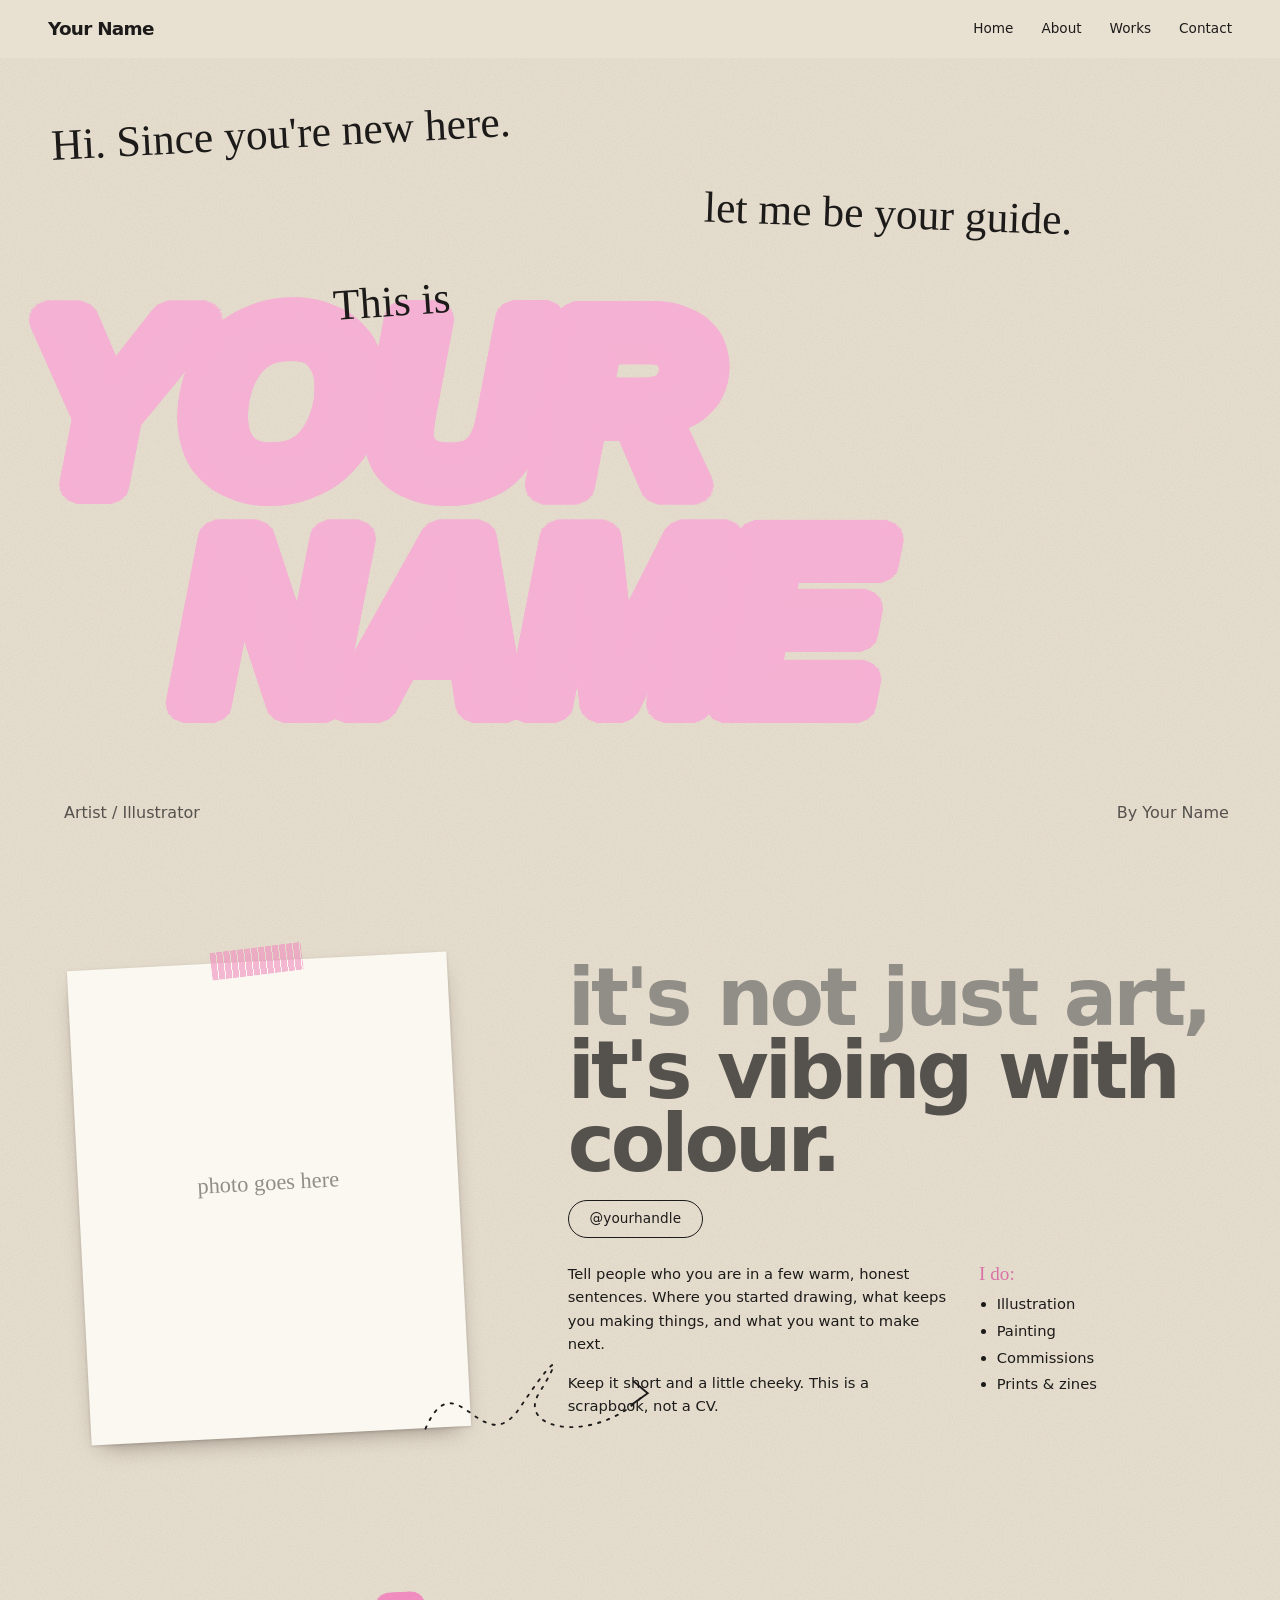
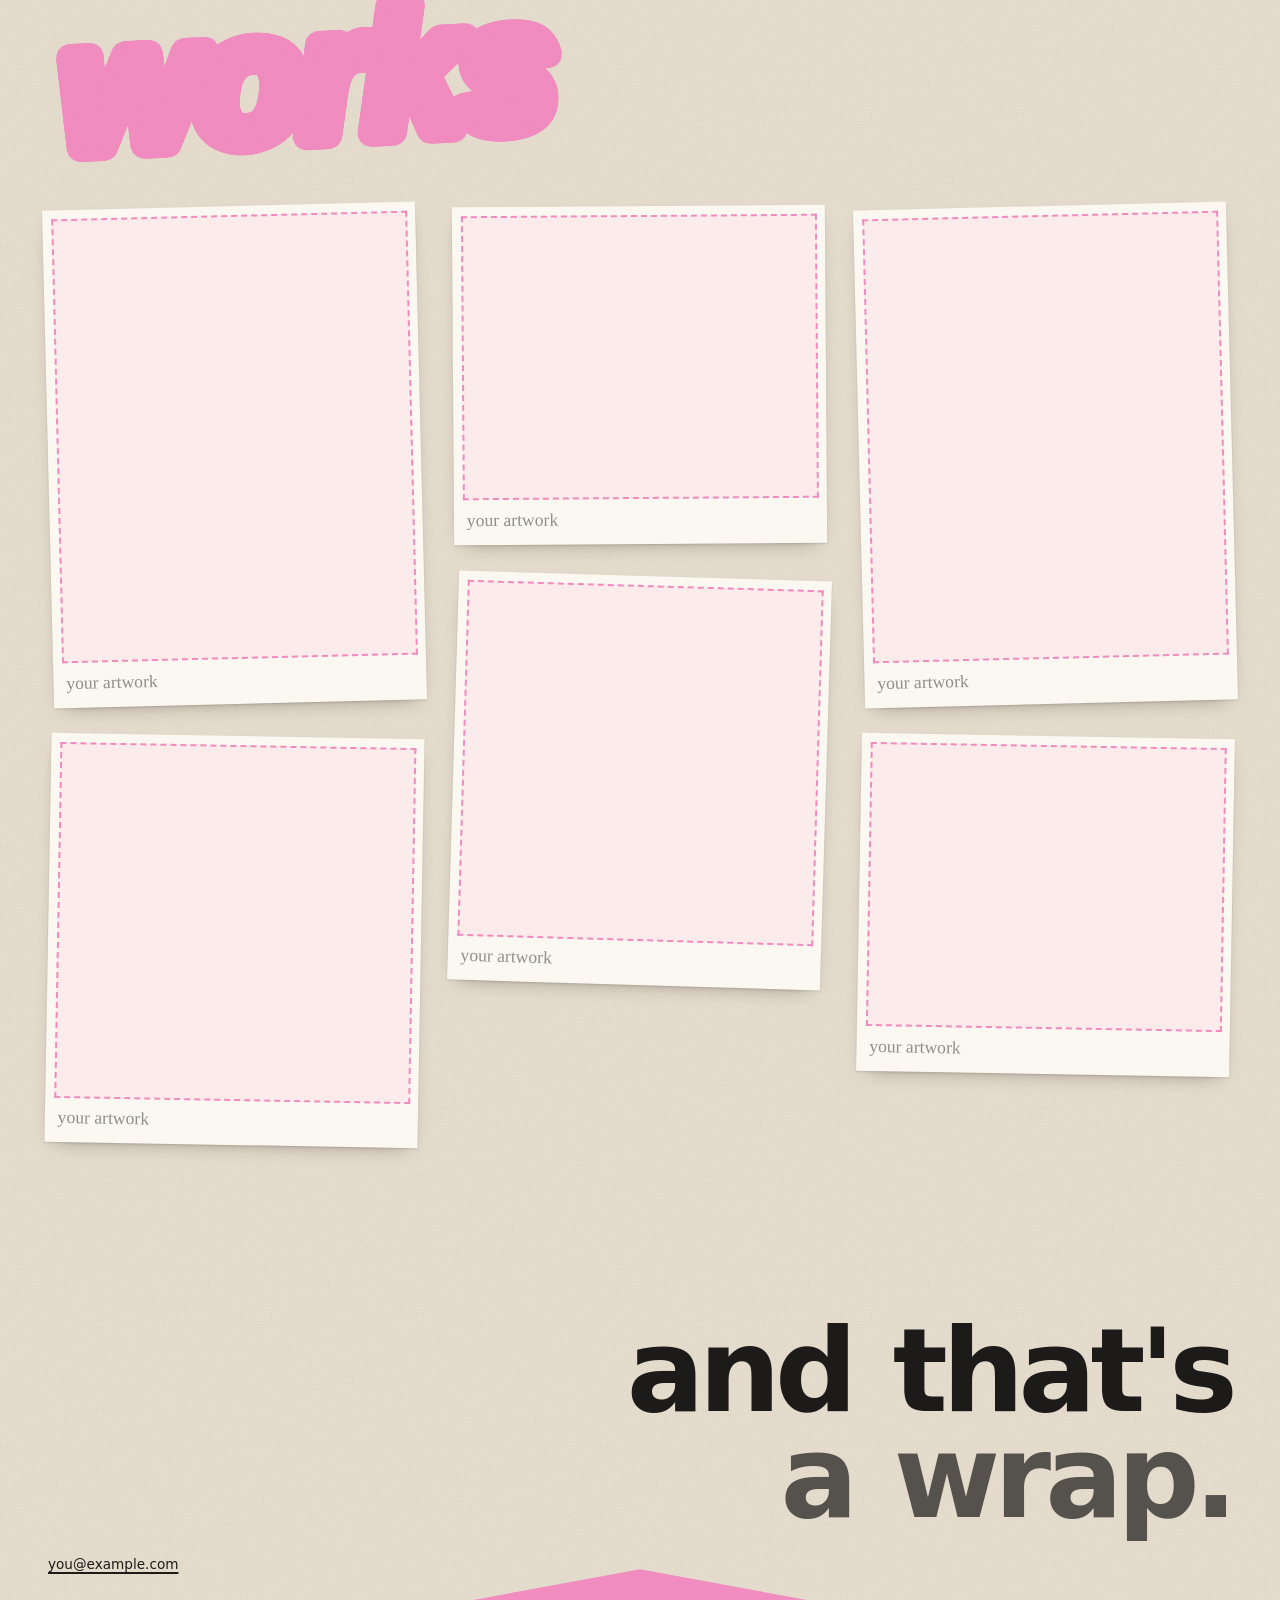
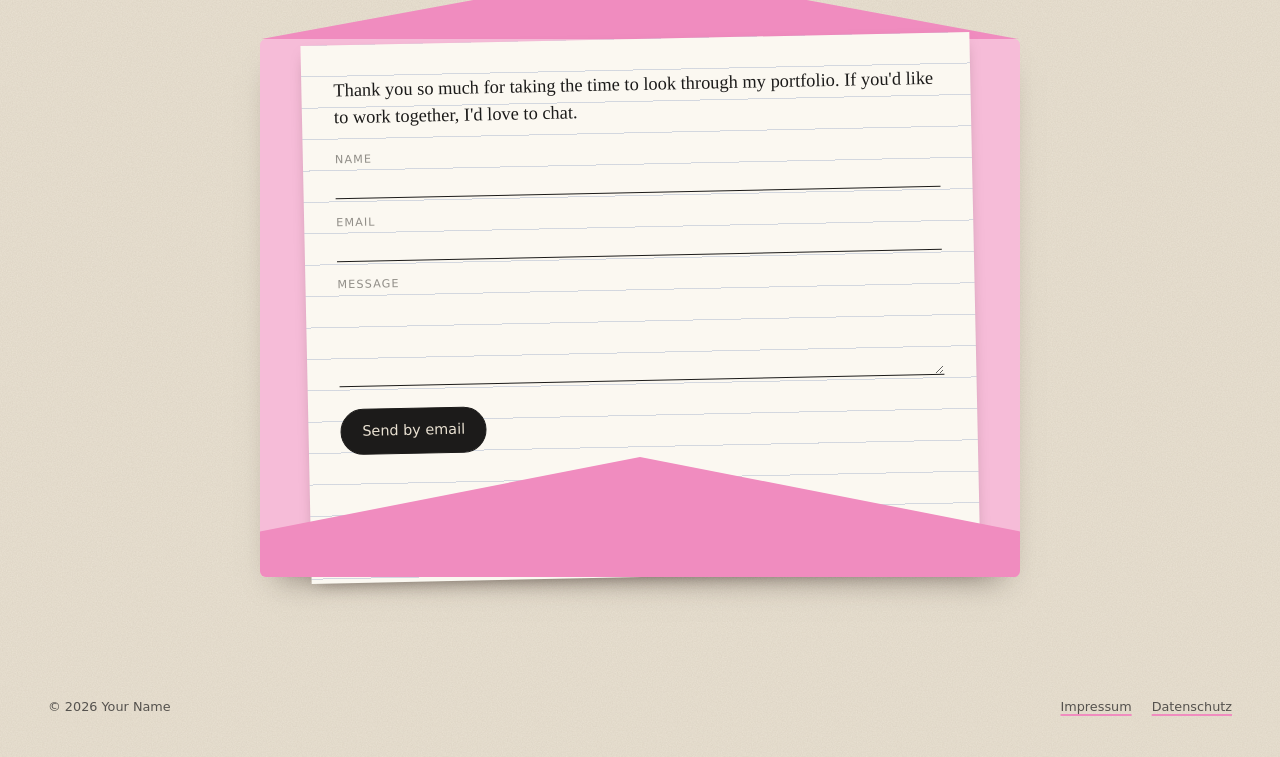
==== index.html @ 0b00e16e "Add files via upload" ====
<!doctype html>
<html lang="en">
<head>
	<meta charset="utf-8">
	<meta name="viewport" content="width=device-width, initial-scale=1">
	<title>Portfolio</title>
	<meta name="description" content="Art portfolio">
	<link rel="stylesheet" href="style.css">
</head>
<body class="home">
<a class="skip-link" href="#main">Skip to content</a>

<header class="site-header">
	<a class="site-header__name" href="#top" id="site-name">Portfolio</a>

	<button class="nav-toggle" type="button" aria-expanded="false" aria-controls="site-nav">
		<span class="screen-reader-text">Menu</span>
		<span class="nav-toggle__bars" aria-hidden="true"></span>
	</button>

	<nav id="site-nav" class="site-nav" aria-label="Main">
		<ul class="site-nav__list">
			<li><a href="#top">Home</a></li>
			<li><a href="#about">About</a></li>
			<li><a href="#works">Works</a></li>
			<li><a href="#contact">Contact</a></li>
		</ul>
	</nav>
</header>

<main id="main" class="site-main">
	<noscript><p style="padding:2rem">Please turn on JavaScript to see this portfolio.</p></noscript>
	<section class="hero" id="top"></section>
	<section class="about" id="about"></section>
	<section class="works" id="works">
		<h2 class="bubble bubble--section">works</h2>
		<div class="works__grid" id="works-grid"></div>
	</section>
	<section class="contact" id="contact"></section>
</main>

<footer class="site-footer">
	<p class="site-footer__copy" id="copyright"></p>
	<nav class="site-footer__legal" aria-label="Legal">
		<ul class="site-footer__list">
			<li><a href="impressum.html">Impressum</a></li>
			<li><a href="datenschutz.html">Datenschutz</a></li>
		</ul>
	</nav>
</footer>

<div class="lightbox" hidden role="dialog" aria-modal="true" aria-label="Artwork">
	<button type="button" class="lightbox__close" aria-label="Close">&times;</button>
	<button type="button" class="lightbox__nav lightbox__nav--prev" aria-label="Previous">&#8592;</button>
	<figure class="lightbox__figure">
		<img class="lightbox__img" src="" alt="">
		<figcaption class="lightbox__caption"></figcaption>
	</figure>
	<button type="button" class="lightbox__nav lightbox__nav--next" aria-label="Next">&#8594;</button>
</div>

<script src="config.js"></script>
<script src="script.js"></script>
</body>
</html>
---- style.css ----
/* ==========================================================================
   Fonts (bundled, nothing is loaded from third parties)
   Inter is licensed under the SIL Open Font License, see assets/fonts/INTER-LICENSE.txt
   ========================================================================== */
@font-face {
	font-family: "Inter";
	font-weight: 400;
	font-style: normal;
	font-display: swap;
	src: url("assets/fonts/Inter-Regular.otf") format("opentype");
}
@font-face {
	font-family: "Inter Display";
	font-weight: 800;
	font-style: normal;
	font-display: swap;
	src: url("assets/fonts/InterDisplay-ExtraBold.otf") format("opentype");
}
@font-face {
	font-family: "Inter Bubble";
	font-weight: 900;
	font-style: italic;
	font-display: swap;
	src: url("assets/fonts/Inter-BlackItalic.otf") format("opentype");
}

/* Optional: your own handwriting font (for example Caveat or Reenie Beanie, both free).
   1. Put the file in assets/fonts/ as handwriting.woff2
   2. Remove the comment marks around this block
   3. Put "Handwriting" first in --font-hand below
@font-face {
	font-family: "Handwriting";
	font-weight: 400;
	font-style: normal;
	font-display: swap;
	src: url("assets/fonts/handwriting.woff2") format("woff2");
}
*/

/* ==========================================================================
   Tokens
   ========================================================================== */
:root {
	--paper: #e9e1d2;
	--paper-light: #f4efe4;
	--card: #fbf8f1;
	--ink: #1c1b1a;
	--ink-soft: #55524e;
	--grey: #918e88;
	--pink: #f08cbf;
	--pink-soft: #f6bcd8;

	--font-body: "Inter", system-ui, -apple-system, "Segoe UI", Roboto, sans-serif;
	--font-tight: "Inter Display", "Inter", system-ui, sans-serif;
	--font-bubble: "Inter Bubble", "Arial Black", Impact, sans-serif;
	/* Handwriting uses whatever script font the visitor's device has. For an identical look everywhere,
	   add a font file and enable the @font-face block above, then put "Handwriting" first in this stack. */
	--font-hand: "Segoe Print", "Bradley Hand", "Noteworthy", "Chalkboard SE", "Comic Sans MS", cursive;

	--gutter: clamp(1rem, 4vw, 3rem);
	--max: 1400px;

	/* Rounded "puffy" outline used for the bubble lettering. */
	--puff: 0.018em 0.000em 0 currentColor, 0.016em 0.008em 0 currentColor, 0.011em 0.014em 0 currentColor, 0.004em 0.018em 0 currentColor, -0.004em 0.018em 0 currentColor, -0.011em 0.014em 0 currentColor, -0.016em 0.008em 0 currentColor, -0.018em 0.000em 0 currentColor, -0.016em -0.008em 0 currentColor, -0.011em -0.014em 0 currentColor, -0.004em -0.018em 0 currentColor, 0.004em -0.018em 0 currentColor, 0.011em -0.014em 0 currentColor, 0.016em -0.008em 0 currentColor, 0.036em 0.000em 0 currentColor, 0.035em 0.009em 0 currentColor, 0.031em 0.018em 0 currentColor, 0.025em 0.025em 0 currentColor, 0.018em 0.031em 0 currentColor, 0.009em 0.035em 0 currentColor, 0.000em 0.036em 0 currentColor, -0.009em 0.035em 0 currentColor, -0.018em 0.031em 0 currentColor, -0.025em 0.025em 0 currentColor, -0.031em 0.018em 0 currentColor, -0.035em 0.009em 0 currentColor, -0.036em 0.000em 0 currentColor, -0.035em -0.009em 0 currentColor, -0.031em -0.018em 0 currentColor, -0.025em -0.025em 0 currentColor, -0.018em -0.031em 0 currentColor, -0.009em -0.035em 0 currentColor, -0.000em -0.036em 0 currentColor, 0.009em -0.035em 0 currentColor, 0.018em -0.031em 0 currentColor, 0.025em -0.025em 0 currentColor, 0.031em -0.018em 0 currentColor, 0.035em -0.009em 0 currentColor, 0.054em 0.005em 0 currentColor, 0.052em 0.015em 0 currentColor, 0.048em 0.024em 0 currentColor, 0.043em 0.033em 0 currentColor, 0.036em 0.040em 0 currentColor, 0.028em 0.046em 0 currentColor, 0.020em 0.050em 0 currentColor, 0.010em 0.053em 0 currentColor, 0.000em 0.054em 0 currentColor, -0.010em 0.053em 0 currentColor, -0.020em 0.050em 0 currentColor, -0.028em 0.046em 0 currentColor, -0.036em 0.040em 0 currentColor, -0.043em 0.033em 0 currentColor, -0.048em 0.024em 0 currentColor, -0.052em 0.015em 0 currentColor, -0.054em 0.005em 0 currentColor, -0.054em -0.005em 0 currentColor, -0.052em -0.015em 0 currentColor, -0.048em -0.024em 0 currentColor, -0.043em -0.033em 0 currentColor, -0.036em -0.040em 0 currentColor, -0.028em -0.046em 0 currentColor, -0.020em -0.050em 0 currentColor, -0.010em -0.053em 0 currentColor, -0.000em -0.054em 0 currentColor, 0.010em -0.053em 0 currentColor, 0.020em -0.050em 0 currentColor, 0.028em -0.046em 0 currentColor, 0.036em -0.040em 0 currentColor, 0.043em -0.033em 0 currentColor, 0.048em -0.024em 0 currentColor, 0.052em -0.015em 0 currentColor, 0.054em -0.005em 0 currentColor, 0.072em 0.005em 0 currentColor, 0.070em 0.015em 0 currentColor, 0.067em 0.025em 0 currentColor, 0.063em 0.035em 0 currentColor, 0.058em 0.043em 0 currentColor, 0.051em 0.051em 0 currentColor, 0.043em 0.058em 0 currentColor, 0.035em 0.063em 0 currentColor, 0.025em 0.067em 0 currentColor, 0.015em 0.070em 0 currentColor, 0.005em 0.072em 0 currentColor, -0.005em 0.072em 0 currentColor, -0.015em 0.070em 0 currentColor, -0.025em 0.067em 0 currentColor, -0.035em 0.063em 0 currentColor, -0.043em 0.058em 0 currentColor, -0.051em 0.051em 0 currentColor, -0.058em 0.043em 0 currentColor, -0.063em 0.035em 0 currentColor, -0.067em 0.025em 0 currentColor, -0.070em 0.015em 0 currentColor, -0.072em 0.005em 0 currentColor, -0.072em -0.005em 0 currentColor, -0.070em -0.015em 0 currentColor, -0.067em -0.025em 0 currentColor, -0.063em -0.035em 0 currentColor, -0.058em -0.043em 0 currentColor, -0.051em -0.051em 0 currentColor, -0.043em -0.058em 0 currentColor, -0.035em -0.063em 0 currentColor, -0.025em -0.067em 0 currentColor, -0.015em -0.070em 0 currentColor, -0.005em -0.072em 0 currentColor, 0.005em -0.072em 0 currentColor, 0.015em -0.070em 0 currentColor, 0.025em -0.067em 0 currentColor, 0.035em -0.063em 0 currentColor, 0.043em -0.058em 0 currentColor, 0.051em -0.051em 0 currentColor, 0.058em -0.043em 0 currentColor, 0.063em -0.035em 0 currentColor, 0.067em -0.025em 0 currentColor, 0.070em -0.015em 0 currentColor, 0.072em -0.005em 0 currentColor;
}

/* ==========================================================================
   Base
   ========================================================================== */
*, *::before, *::after { box-sizing: border-box; }

html { scroll-behavior: smooth; scroll-padding-top: 4.5rem; -webkit-text-size-adjust: 100%; }

body {
	margin: 0;
	font-family: var(--font-body);
	font-size: 1rem;
	line-height: 1.6;
	color: var(--ink);
	background-color: var(--paper);
	/* paper grain */
	background-image: url("data:image/svg+xml,%3Csvg xmlns='http://www.w3.org/2000/svg' width='300' height='300'%3E%3Cfilter id='n'%3E%3CfeTurbulence type='fractalNoise' baseFrequency='.8' numOctaves='3' stitchTiles='stitch'/%3E%3CfeColorMatrix values='0 0 0 0 .36 0 0 0 0 .3 0 0 0 0 .22 0 0 0 .17 0'/%3E%3C/filter%3E%3Crect width='100%25' height='100%25' filter='url(%23n)'/%3E%3C/svg%3E");
	overflow-x: hidden;
}

img { max-width: 100%; height: auto; }
a { color: inherit; text-decoration-color: var(--pink); text-decoration-thickness: 2px; text-underline-offset: 3px; }
a:hover { text-decoration-style: wavy; }

:focus-visible { outline: 3px solid var(--ink); outline-offset: 3px; border-radius: 2px; }

.screen-reader-text {
	position: absolute !important; width: 1px; height: 1px; overflow: hidden;
	clip: rect(1px, 1px, 1px, 1px); white-space: nowrap;
}
.skip-link {
	position: absolute; left: .5rem; top: -4rem; z-index: 100;
	background: var(--ink); color: var(--paper); padding: .6rem 1rem; border-radius: 999px;
}
.skip-link:focus { top: .5rem; }

.hand { font-family: var(--font-hand); line-height: 1.25; }

/* ==========================================================================
   Header
   ========================================================================== */
.site-header {
	position: sticky; top: 0; z-index: 50;
	display: flex; align-items: center; justify-content: space-between;
	padding: .9rem var(--gutter);
	background: color-mix(in srgb, var(--paper) 88%, transparent);
	-webkit-backdrop-filter: blur(6px); backdrop-filter: blur(6px);
}
.site-header__name {
	font-family: var(--font-tight); font-weight: 800; letter-spacing: -.04em;
	text-decoration: none; font-size: 1.15rem;
}
.site-nav__list { display: flex; gap: 1.75rem; list-style: none; margin: 0; padding: 0; font-size: .85rem; }
.site-nav__list a { text-decoration: none; padding: .25rem 0; background: linear-gradient(var(--pink), var(--pink)) 0 100% / 0 3px no-repeat; transition: background-size .2s; }
.site-nav__list a:hover, .site-nav__list .current-menu-item a { background-size: 100% 3px; }

.nav-toggle { display: none; background: none; border: 0; padding: .5rem; cursor: pointer; color: inherit; }
.nav-toggle__bars, .nav-toggle__bars::before { display: block; width: 24px; height: 2px; background: currentColor; position: relative; }
.nav-toggle__bars::before { content: ""; top: 7px; }

@media (max-width: 720px) {
	.nav-toggle { display: block; }
	.site-nav { display: none; position: absolute; top: 100%; left: 0; right: 0; background: var(--paper-light); padding: 1rem var(--gutter) 1.5rem; box-shadow: 0 12px 20px -12px rgba(0,0,0,.3); }
	.site-header.is-open .site-nav { display: block; }
	.site-nav__list { flex-direction: column; gap: .9rem; font-size: 1.1rem; }
}

/* ==========================================================================
   Shared type
   ========================================================================== */
/* Puffy pink lettering. Works with any text you type. */
.bubble {
	font-family: var(--font-bubble);
	font-weight: 900;
	font-style: italic;
	color: var(--pink);
	text-shadow: var(--puff);
	letter-spacing: -.02em;
	line-height: .86;
	margin: 0;
}
.bubble--section {
	font-size: clamp(4rem, 15vw, 11rem);
	text-transform: lowercase;
	transform: rotate(-3deg);
	transform-origin: left center;
	margin: 0 0 2.5rem;
	padding-left: .08em;
}

/* Tight grey grotesque headlines. */
.shout {
	font-family: var(--font-tight);
	font-weight: 800;
	letter-spacing: -.05em;
	word-spacing: .06em;
	line-height: .92;
	font-size: clamp(2.4rem, 6.2vw, 5.6rem);
	margin: 0 0 1.5rem;
	color: var(--grey);
}
.shout span { display: block; }
.shout span:last-child { color: var(--ink-soft); }
.shout--right { text-align: right; }
.shout--right span:first-child { color: var(--ink); }

.chip {
	display: inline-block; margin: 0 0 1.5rem; padding: .45rem 1.3rem;
	border: 1.5px solid var(--ink); border-radius: 999px;
	font-size: .85rem; font-weight: 400; letter-spacing: .01em;
}
.chip a { text-decoration: none; }

.btn {
	display: inline-flex; align-items: center; gap: .5rem;
	padding: .65rem 1.3rem; border: 1.5px solid var(--ink); border-radius: 999px;
	background: transparent; color: var(--ink); font: inherit; font-size: .9rem;
	text-decoration: none; cursor: pointer; transition: background .15s, color .15s, transform .15s;
}
.btn:hover { background: var(--ink); color: var(--paper); text-decoration: none; transform: translateY(-1px); }
.btn--ink { background: var(--ink); color: var(--paper); }
.btn--ink:hover { background: var(--pink); color: var(--ink); border-color: var(--ink); }

.tape {
	position: absolute; top: -14px; left: 50%; width: 92px; height: 28px; margin-left: -46px;
	background: color-mix(in srgb, var(--pink) 60%, transparent);
	transform: rotate(-4deg);
	box-shadow: 0 1px 2px rgba(0,0,0,.12);
	-webkit-mask: repeating-linear-gradient(90deg, #000 0 6px, transparent 6px 7px);
}

.polaroid {
	position: relative; margin: 0; padding: .7rem .7rem 2.6rem;
	background: var(--card); box-shadow: 0 10px 24px -12px rgba(40,25,20,.55), 0 1px 3px rgba(0,0,0,.15);
}
.polaroid img { display: block; width: 100%; height: auto; }
.polaroid--tilt-l { transform: rotate(-3deg); }
.polaroid--tilt-r { transform: rotate(2.5deg); }
.polaroid--empty {
	aspect-ratio: 4 / 5; display: grid; place-items: center; color: var(--grey); font-size: 1.4rem;
}

/* ==========================================================================
   Hero
   ========================================================================== */
.hero {
	position: relative;
	container-type: size; /* lets children size themselves in cqw / cqh */
	max-width: var(--max);
	margin: 0 auto;
	aspect-ratio: 16 / 10;
	min-height: 480px;
	overflow: hidden;
}
.hero > * { position: absolute; margin: 0; }

.hero__note { font-size: clamp(1rem, 3.4cqw, 3.2rem); z-index: 4; white-space: nowrap; }
.hero__note--1 { left: 4%;  top: 6%;  transform: rotate(-3deg); }
.hero__note--2 { left: 55%; top: 16%; transform: rotate(2deg); }
.hero__note--3 { left: 26%; top: 27%; transform: rotate(-4deg); }

.hero__name {
	left: 2%; top: 30%; z-index: 3;
	--chars: 6;
	font-size: min(19cqw, calc(86cqw / (var(--chars) * .74)));
	text-transform: uppercase;
	/* multiply lets the photo show through the letters; the lighter pink makes up for the darkening */
	color: color-mix(in srgb, var(--pink) 68%, #fff);
	mix-blend-mode: multiply;
}
.hero__name span { display: block; }
.hero__last { margin-left: 22%; margin-top: .04em; }

.hero__photo {
	left: 50%; bottom: 0; z-index: 2; transform: translateX(-50%);
	display: block; width: max-content;
	mix-blend-mode: multiply;
}
/* Height is set in cqh so the box hugs the picture (no empty strip beside it). */
.hero__photo img { display: block; height: 94cqh; width: auto; max-width: 54cqw; object-fit: contain; object-position: bottom; }

/* Halftone look: greyscale, punchy contrast, paper-coloured dots in the shadows. */
.halftone { position: relative; isolation: isolate; }
.halftone img { filter: grayscale(1) contrast(1.4) brightness(1.03); }
.halftone::after {
	content: ""; position: absolute; inset: 0; pointer-events: none;
	background: radial-gradient(circle at center, var(--paper) 0 30%, transparent 33%) 0 0 / 5px 5px;
	mix-blend-mode: lighten; opacity: .65;
}

.hero__role, .hero__by { bottom: 4%; font-size: clamp(.7rem, 1.35cqw, 1rem); color: var(--ink-soft); z-index: 4; }
.hero__role { left: 5%; }
.hero__by { right: 4%; }
.hero__hint { left: 50%; top: 52%; transform: translateX(-50%); font-size: clamp(.8rem, 1.6cqw, 1.1rem); color: var(--ink-soft); z-index: 5; text-align: center; max-width: 30ch; }

@media (max-width: 720px) {
	.hero { aspect-ratio: 4 / 5; min-height: 0; }
	.hero__note { font-size: 4.4cqw; }
	.hero__note--1 { left: 5%; top: 4%; }
	.hero__note--2 { left: 60%; top: 11%; width: 36%; white-space: normal; }
	.hero__note--3 { left: 8%; top: 22%; }
	.hero__name { top: 30%; font-size: min(24cqw, calc(92cqw / (var(--chars) * .74))); left: 3%; }
	.hero__last { margin-left: 14%; }
	.hero__photo img { height: 80cqh; max-width: 80cqw; }
	.hero__role, .hero__by { font-size: 3cqw; }
}

/* ==========================================================================
   About
   ========================================================================== */
.about {
	max-width: var(--max); margin: 0 auto; padding: clamp(3rem, 8vw, 7rem) var(--gutter);
	display: grid; grid-template-columns: minmax(0, 1fr) minmax(0, 1.5fr); gap: clamp(2rem, 6vw, 6rem); align-items: start;
}
.about__media { position: relative; max-width: 380px; margin: 0 auto; width: 100%; }
.scribble {
	position: absolute; right: -52%; bottom: -6%; width: 62%; aspect-ratio: 2 / 1; pointer-events: none;
	background: url("data:image/svg+xml,%3Csvg xmlns='http://www.w3.org/2000/svg' viewBox='0 0 200 100' fill='none' stroke='%231c1b1a' stroke-width='1.6' stroke-linecap='round'%3E%3Cpath d='M4 70 C 30 10, 52 100, 84 52 S 120 8, 100 40 S 150 84, 190 40' stroke-dasharray='2 6'/%3E%3Cpath d='M180 30 L192 40 L178 50'/%3E%3C/svg%3E") center / contain no-repeat;
}
.about__body .shout { margin-bottom: 1.25rem; }
.about__cols { display: grid; grid-template-columns: minmax(0, 1.5fr) minmax(0, 1fr); gap: 2rem; font-size: .92rem; }
.about__text p { margin: 0 0 1em; }
.about__list .hand { margin: 0 0 .4rem; color: var(--pink); font-size: 1.2rem; filter: saturate(1.2) brightness(.85); }
.about__list ul { margin: 0; padding-left: 1.1rem; }
.about__list li { margin-bottom: .2rem; }

@media (max-width: 860px) {
	.about { grid-template-columns: 1fr; }
	.about__media { max-width: 300px; }
	.scribble { display: none; }
	.about__cols { grid-template-columns: 1fr; gap: 1rem; }
}

/* ==========================================================================
   Works
   ========================================================================== */
.works { max-width: var(--max); margin: 0 auto; padding: clamp(2rem, 6vw, 5rem) var(--gutter); }
.works__grid { column-count: 3; column-gap: clamp(1rem, 2.5vw, 2rem); }
@media (max-width: 900px) { .works__grid { column-count: 2; } }
@media (max-width: 480px) { .works__grid { column-gap: .75rem; } }

.work {
	break-inside: avoid; margin: 0 0 clamp(1rem, 2.5vw, 2rem); padding: .55rem .55rem 0;
	background: var(--card); box-shadow: 0 8px 20px -12px rgba(40,25,20,.5), 0 1px 2px rgba(0,0,0,.12);
	transition: transform .2s ease, box-shadow .2s ease;
}
.work:nth-child(4n+1) { transform: rotate(-1.4deg); }
.work:nth-child(4n+2) { transform: rotate(1deg); }
.work:nth-child(4n+3) { transform: rotate(-.4deg); }
.work:nth-child(4n)   { transform: rotate(1.7deg); }
.work:hover { transform: rotate(0) scale(1.02); box-shadow: 0 16px 28px -14px rgba(40,25,20,.6); z-index: 2; position: relative; }
.work__link { display: block; cursor: zoom-in; }
.work__img { display: block; width: 100%; height: auto; }
.work__cap { padding: .6rem .25rem .85rem; display: flex; flex-direction: column; gap: .1rem; }
.work__title { font-family: var(--font-hand); font-size: 1.1rem; line-height: 1.2; }
.work__detail { font-size: .75rem; color: var(--grey); }

.work--empty .work__ph { aspect-ratio: 4 / 5; border: 2px dashed var(--pink); background: color-mix(in srgb, var(--pink) 12%, transparent); }
.work--empty:nth-child(2n) .work__ph { aspect-ratio: 1 / 1; }
.work--empty:nth-child(3n) .work__ph { aspect-ratio: 5 / 4; }
.work--empty .work__title { color: var(--grey); }

.works__more { text-align: center; margin: 2rem 0 0; }
.works__hint { text-align: center; color: var(--ink-soft); margin-top: 1.5rem; }

.pagination .nav-links, .navigation .nav-links { display: flex; gap: .5rem; justify-content: center; margin-top: 2rem; flex-wrap: wrap; }
.page-numbers { padding: .35rem .85rem; border: 1.5px solid var(--ink); border-radius: 999px; text-decoration: none; font-size: .85rem; }
.page-numbers.current { background: var(--ink); color: var(--paper); }

/* ==========================================================================
   Contact (envelope)
   ========================================================================== */
.contact { max-width: var(--max); margin: 0 auto; padding: clamp(3rem, 8vw, 6rem) var(--gutter) clamp(3rem, 8vw, 6rem); position: relative; }
.contact .shout { font-size: clamp(3rem, 9vw, 8rem); }
.contact__links { list-style: none; margin: 0 0 2rem; padding: 0; font-size: .85rem; display: grid; gap: .6rem; }
.contact__links li { display: flex; align-items: center; gap: .6rem; }
.contact__links a { text-decoration-color: var(--ink); }

.envelope { position: relative; max-width: 760px; margin: 6.5rem auto 0; padding-top: 0; }
.envelope__back {
	position: absolute; left: 0; right: 0; top: 0; bottom: 0; background: var(--pink-soft); border-radius: 6px;
	box-shadow: 0 18px 30px -18px rgba(40,25,20,.5);
}
.envelope__back::before { /* open flap */
	content: ""; position: absolute; left: 0; right: 0; top: -70px; height: 70px;
	background: var(--pink); clip-path: polygon(0 100%, 50% 0, 100% 100%);
}
.envelope__front {
	position: absolute; left: 0; right: 0; bottom: 0; height: 120px; z-index: 3; pointer-events: none;
	background: var(--pink); border-radius: 0 0 6px 6px;
	clip-path: polygon(0 62%, 50% 0, 100% 62%, 100% 100%, 0 100%);
}

.note {
	position: relative; z-index: 2; margin: -40px 6% 0; padding: 2rem 2rem 8rem;
	background-color: var(--card);
	background-image: repeating-linear-gradient(transparent 0 1.9rem, rgba(70,100,160,.22) 1.9rem calc(1.9rem + 1px));
	box-shadow: 0 6px 16px -8px rgba(40,25,20,.5);
	transform: rotate(-1.2deg);
}
.note__intro { font-size: 1.15rem; margin: 0 0 1.25rem; line-height: 1.7rem; }
.note__field { display: block; margin-bottom: .9rem; }
.note__field span { display: block; font-size: .7rem; text-transform: uppercase; letter-spacing: .1em; color: var(--grey); }
.note__field input, .note__field textarea {
	width: 100%; font-family: var(--font-hand); font-size: 1.1rem; color: var(--ink);
	background: transparent; border: 0; border-bottom: 1.5px solid var(--ink); padding: .25rem 0; border-radius: 0; resize: vertical;
}
.note__field input:focus, .note__field textarea:focus { outline: none; border-bottom-color: var(--pink); box-shadow: 0 2px 0 var(--pink); }
.note__status { font-weight: 400; padding: .5rem .75rem; border-radius: 4px; margin: 0 0 1rem; font-size: .9rem; }
.note__status--ok { background: #dcefd9; color: #23502d; }
.note__status--err { background: #f6d9d9; color: #7d1d21; }
.note__trap { position: absolute; left: -9999px; width: 1px; height: 1px; overflow: hidden; }

@media (max-width: 600px) {
	.note { margin: -40px 3% 0; padding: 1.25rem 1.25rem 7.5rem; }
}

/* ==========================================================================
   Single artwork / plain pages / blog fallback
   ========================================================================== */
.piece { max-width: var(--max); margin: 0 auto; padding: clamp(2rem, 6vw, 5rem) var(--gutter); display: grid; grid-template-columns: minmax(0, 1.2fr) minmax(0, 1fr); gap: clamp(2rem, 6vw, 5rem); align-items: start; }
.piece__nav { display: flex; gap: 1rem; align-items: center; justify-content: space-between; flex-wrap: wrap; margin-top: 2.5rem; font-size: .9rem; }
.piece__nav a:not(.btn) { max-width: 40%; }
@media (max-width: 860px) { .piece { grid-template-columns: 1fr; } }

.plain { max-width: 48rem; margin: 0 auto; padding: clamp(2rem, 6vw, 5rem) var(--gutter); }
.plain--center { text-align: center; }
.plain .shout span { color: var(--ink-soft); }
.prose { font-size: 1rem; }
.prose > * + * { margin-top: 1em; }
.prose img { height: auto; }
.entry { margin-bottom: 2rem; }
.entry__title { font-family: var(--font-tight); font-weight: 800; letter-spacing: -.04em; font-size: 1.6rem; margin: 0 0 .25rem; }

/* ==========================================================================
   Lightbox
   ========================================================================== */
.lightbox { position: fixed; inset: 0; z-index: 200; background: rgba(28,27,26,.9); display: flex; align-items: center; justify-content: center; padding: 1.5rem; }
.lightbox[hidden] { display: none; }
.lightbox__figure { margin: 0; max-width: min(96vw, 1200px); max-height: 94vh; display: flex; flex-direction: column; align-items: center; gap: .75rem; }
.lightbox__img { max-width: 100%; max-height: 82vh; width: auto; height: auto; background: var(--card); padding: .5rem; box-shadow: 0 20px 50px rgba(0,0,0,.5); }
.lightbox__caption { color: var(--paper); font-family: var(--font-hand); font-size: 1.15rem; text-align: center; }
.lightbox__close { position: absolute; top: .75rem; right: 1rem; font-size: 2.6rem; line-height: 1; background: none; border: 0; color: var(--paper); cursor: pointer; padding: .25rem .75rem; }

/* ==========================================================================
   Footer
   ========================================================================== */
.site-footer {
	display: flex; justify-content: space-between; align-items: center; gap: 1rem; flex-wrap: wrap;
	max-width: var(--max); margin: 0 auto; padding: 1.5rem var(--gutter) 2.5rem;
	font-size: .8rem; color: var(--ink-soft);
}
.site-footer p { margin: 0; }
.site-footer__list { display: flex; gap: 1.25rem; list-style: none; margin: 0; padding: 0; }

/* WordPress core alignment classes used by the editor. */
.alignleft { float: left; margin: 0 1.5rem 1rem 0; }
.alignright { float: right; margin: 0 0 1rem 1.5rem; }
.aligncenter { display: block; margin-left: auto; margin-right: auto; }
.wp-caption-text, figcaption { font-size: .8rem; color: var(--grey); }

@media (prefers-reduced-motion: reduce) {
	html { scroll-behavior: auto; }
	* { transition: none !important; }
}

/* Lightbox arrows (static site) */
.lightbox__nav {
	flex: none; width: 3rem; height: 3rem; margin: 0 .5rem; border-radius: 50%;
	border: 1.5px solid var(--paper); background: transparent; color: var(--paper);
	font-size: 1.4rem; line-height: 1; cursor: pointer;
}
.lightbox__nav:hover { background: var(--paper); color: var(--ink); }
.lightbox__nav[hidden] { display: none; }
@media (max-width: 600px) {
	.lightbox { padding: .5rem; }
	.lightbox__nav { position: absolute; bottom: 1rem; margin: 0; }
	.lightbox__nav--prev { left: 1rem; }
	.lightbox__nav--next { right: 1rem; }
}
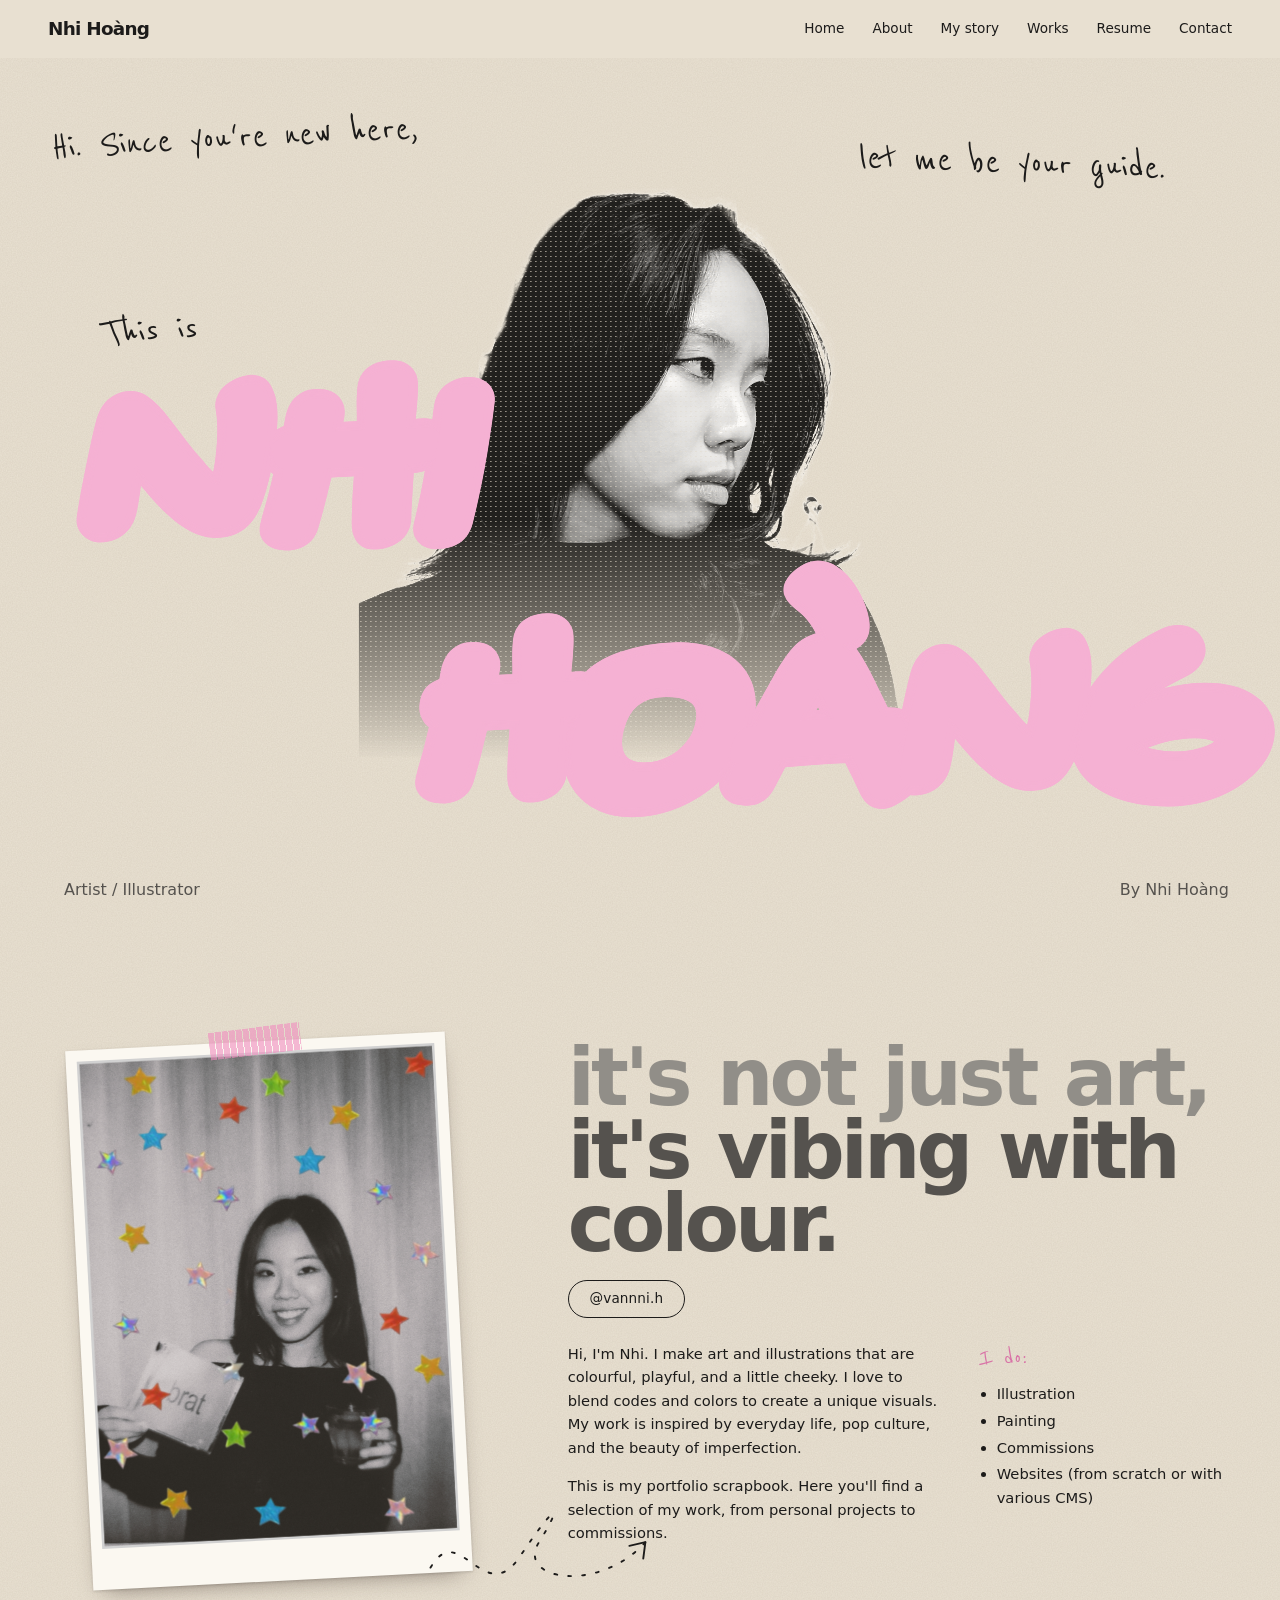
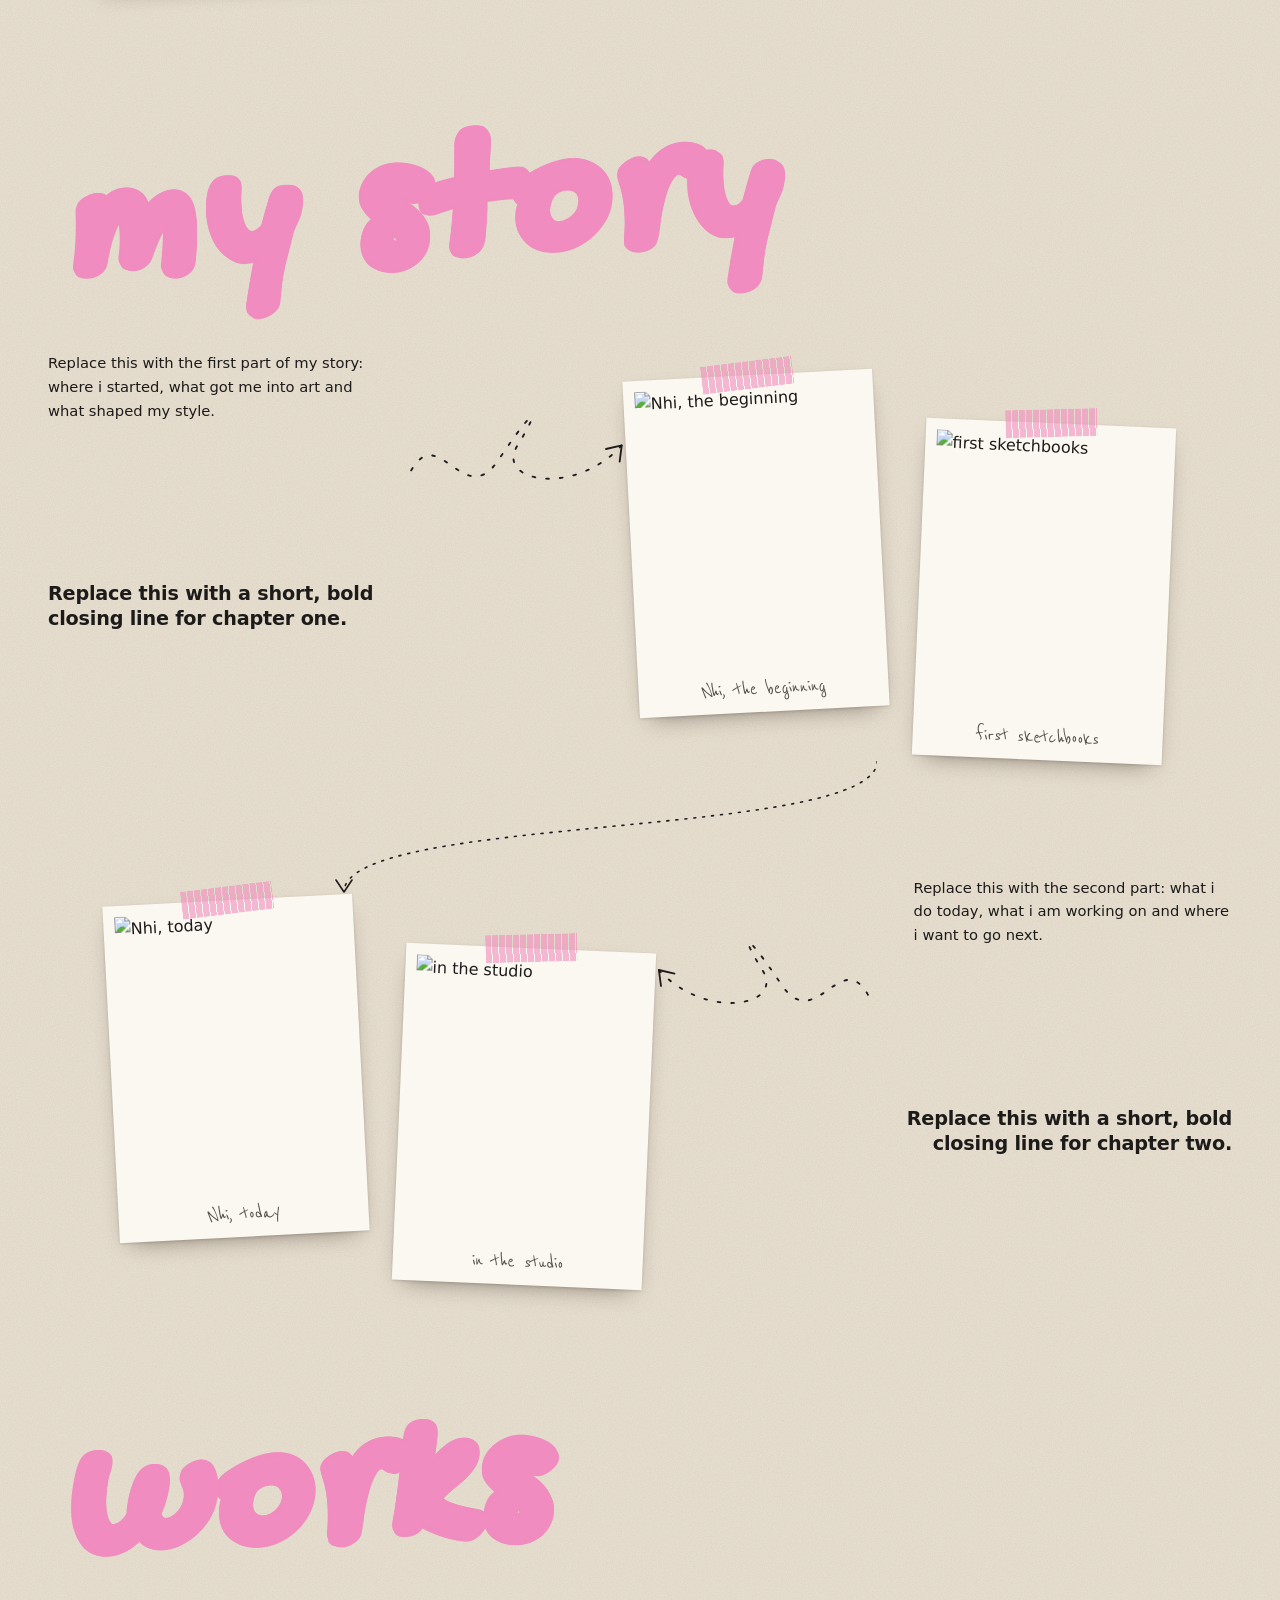
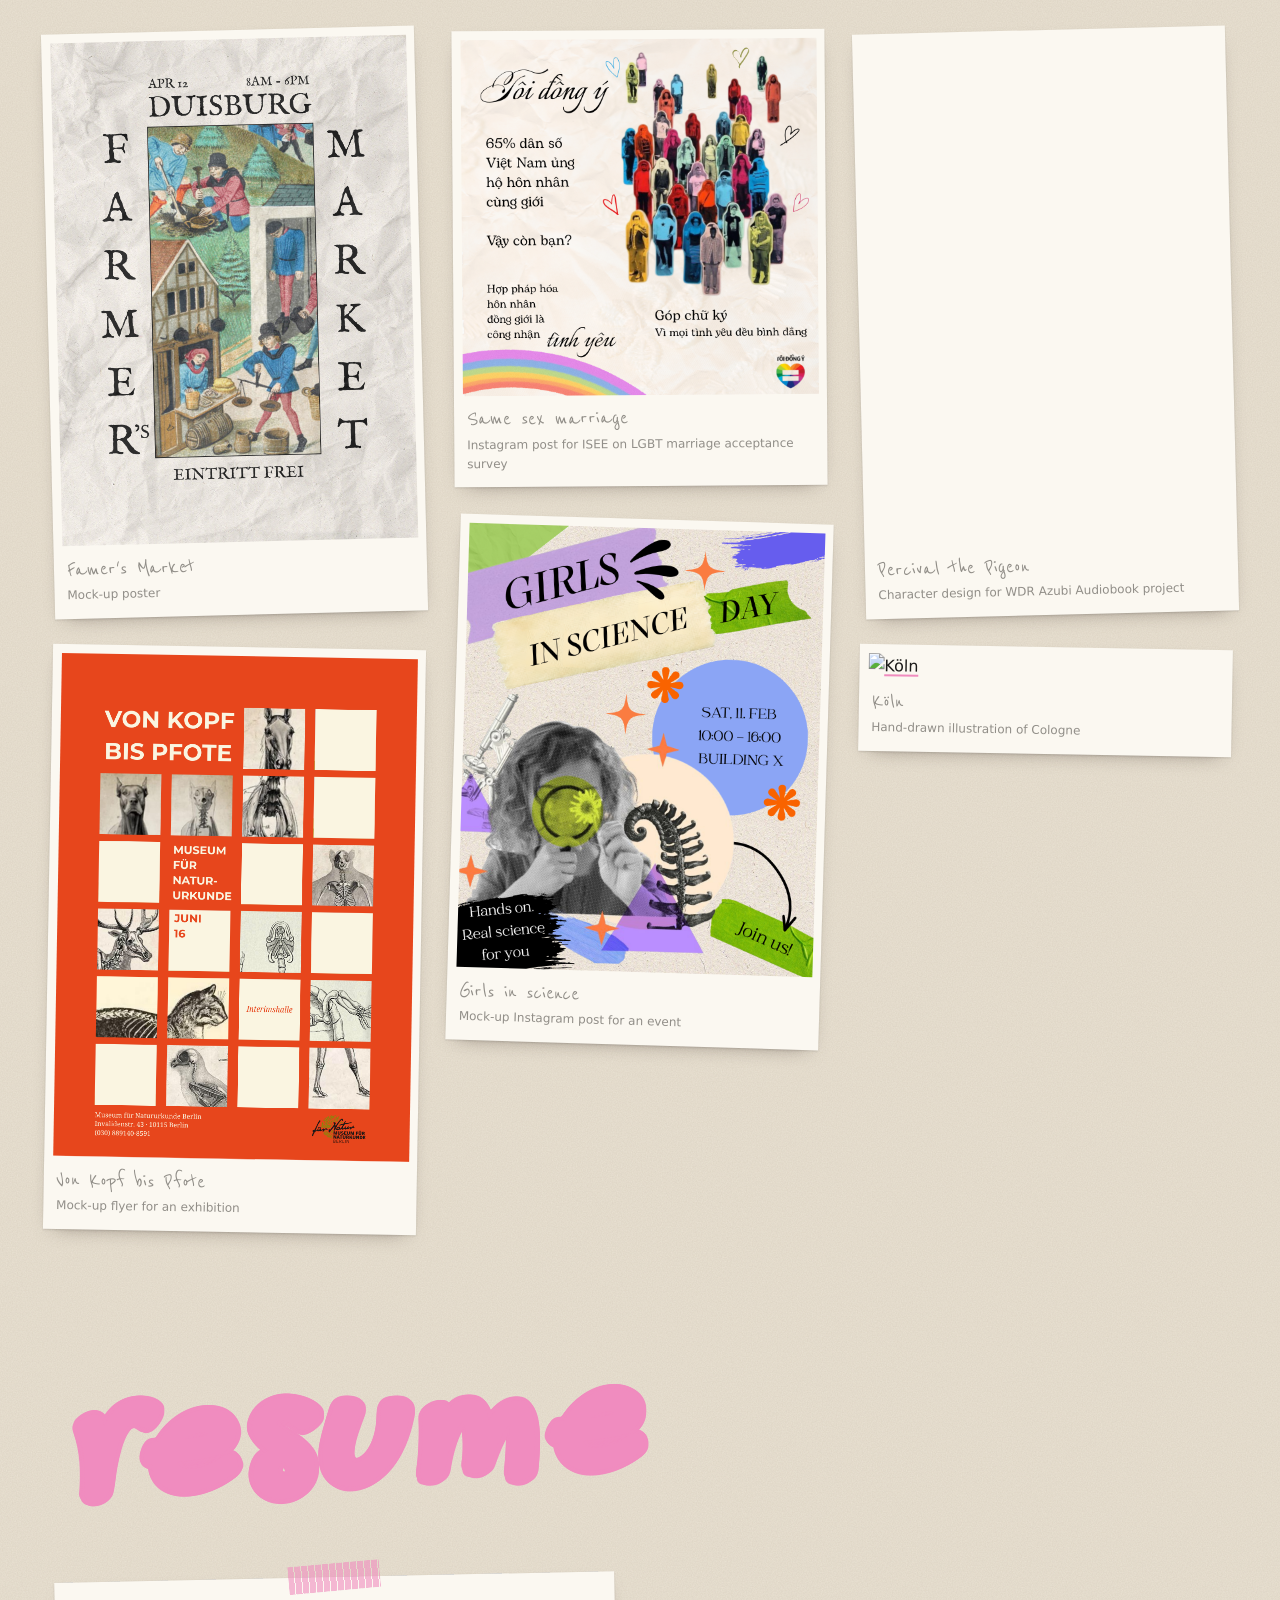
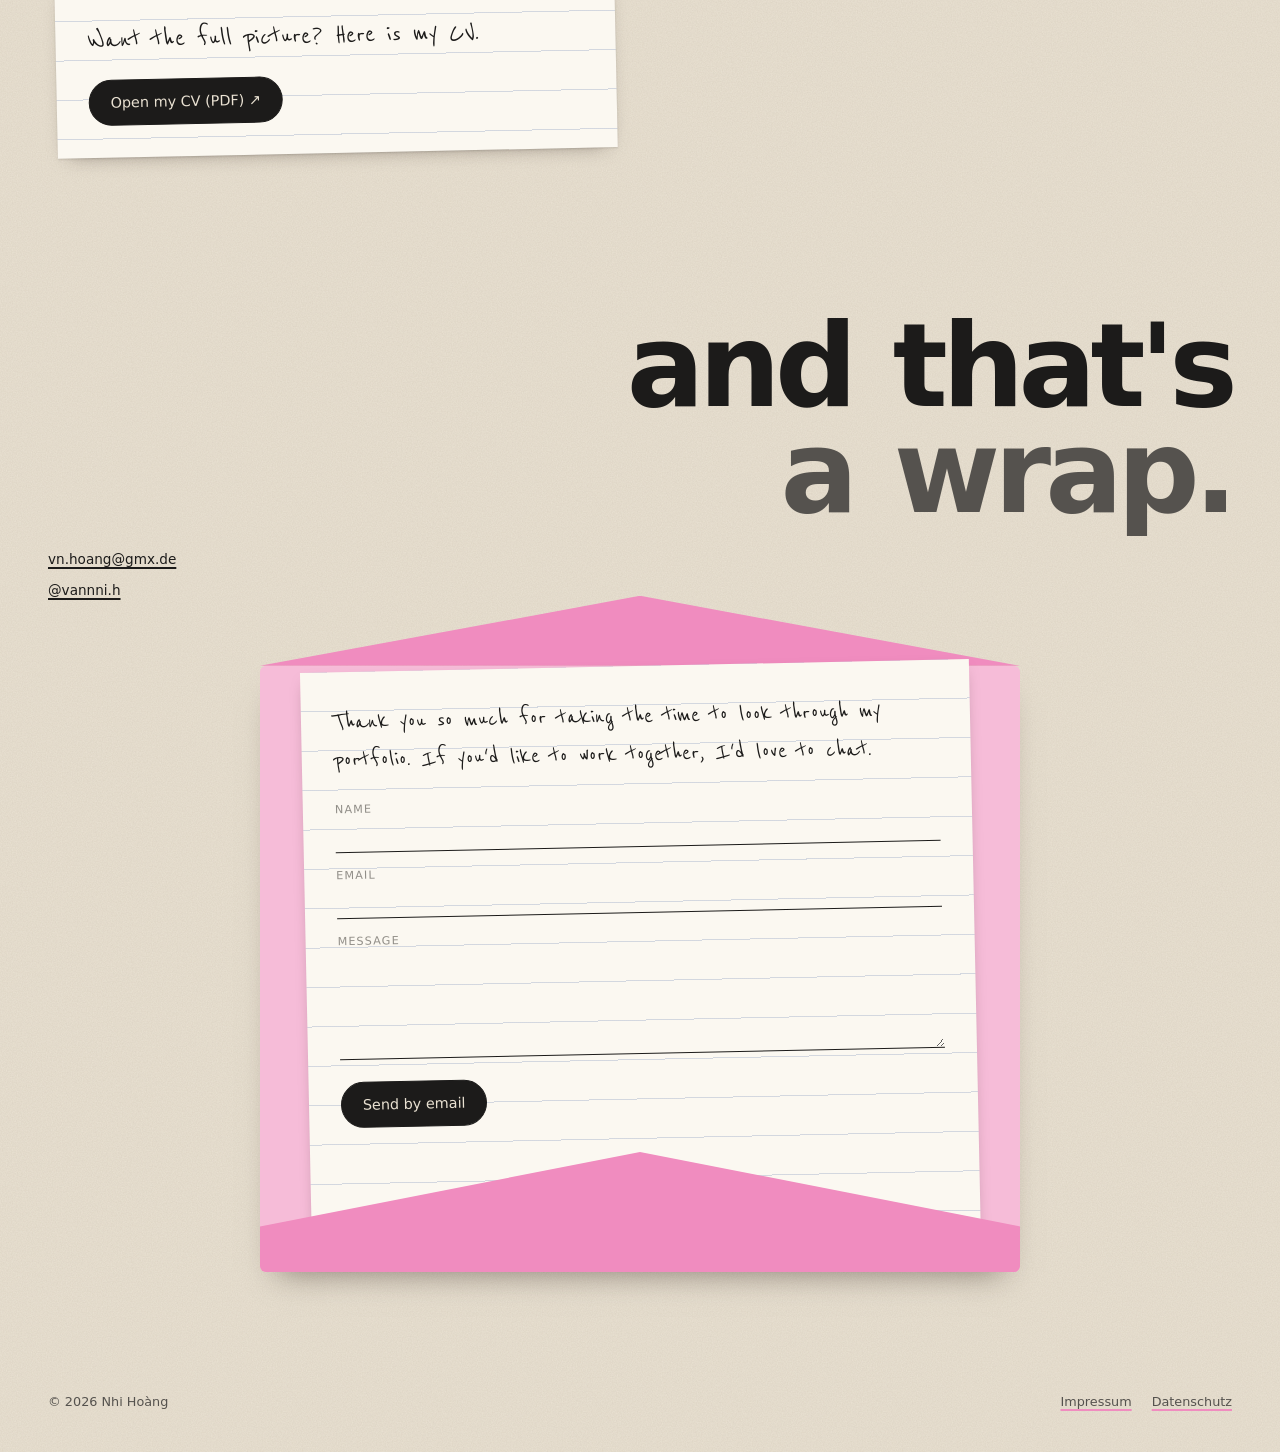
==== commit bc979481: "add new sections (story & cv)" ====
--- a/index.html
+++ b/index.html
@@ -22,7 +22,9 @@
 		<ul class="site-nav__list">
 			<li><a href="#top">Home</a></li>
 			<li><a href="#about">About</a></li>
+			<li><a href="#story">My story</a></li>
 			<li><a href="#works">Works</a></li>
+			<li><a href="#resume">Resume</a></li>
 			<li><a href="#contact">Contact</a></li>
 		</ul>
 	</nav>
@@ -32,9 +34,17 @@
 	<noscript><p style="padding:2rem">Please turn on JavaScript to see this portfolio.</p></noscript>
 	<section class="hero" id="top"></section>
 	<section class="about" id="about"></section>
+	<section class="story" id="story" aria-labelledby="story-title">
+		<h2 class="bubble bubble--section" id="story-title">my story</h2>
+		<div class="story__chapters" id="story-chapters"></div>
+	</section>
 	<section class="works" id="works">
 		<h2 class="bubble bubble--section">works</h2>
 		<div class="works__grid" id="works-grid"></div>
+	</section>
+	<section class="resume" id="resume" aria-labelledby="resume-title">
+		<h2 class="bubble bubble--section" id="resume-title">resume</h2>
+		<div class="resume__card" id="resume-card"></div>
 	</section>
 	<section class="contact" id="contact"></section>
 </main>
@@ -62,4 +72,4 @@
 <script src="config.js"></script>
 <script src="script.js"></script>
 </body>
-</html>
+</html>
--- a/style.css
+++ b/style.css
@@ -22,6 +22,16 @@
 	font-style: italic;
 	font-display: swap;
 	src: url("assets/fonts/Inter-BlackItalic.otf") format("opentype");
+}
+@font-face {
+  font-family: "Handwriting";
+  src: url("assets/fonts/reenie-beanie.regular.ttf") format("truetype");
+  font-display: swap;
+}
+@font-face {
+	font-family: "Bubble";
+	src: url(assets/fonts/DFVN-GochiHand.ttf);
+	font-display: swap;
 }
 
 /* Optional: your own handwriting font (for example Caveat or Reenie Beanie, both free).
@@ -52,16 +62,18 @@
 
 	--font-body: "Inter", system-ui, -apple-system, "Segoe UI", Roboto, sans-serif;
 	--font-tight: "Inter Display", "Inter", system-ui, sans-serif;
-	--font-bubble: "Inter Bubble", "Arial Black", Impact, sans-serif;
+	--font-bubble: "Bubble", "Arial Black", Impact, sans-serif;
 	/* Handwriting uses whatever script font the visitor's device has. For an identical look everywhere,
 	   add a font file and enable the @font-face block above, then put "Handwriting" first in this stack. */
-	--font-hand: "Segoe Print", "Bradley Hand", "Noteworthy", "Chalkboard SE", "Comic Sans MS", cursive;
+	--font-hand: "Handwriting", "Segoe Print", "Bradley Hand", "Noteworthy", "Chalkboard SE", "Comic Sans MS", cursive;
 
 	--gutter: clamp(1rem, 4vw, 3rem);
 	--max: 1400px;
 
 	/* Rounded "puffy" outline used for the bubble lettering. */
-	--puff: 0.018em 0.000em 0 currentColor, 0.016em 0.008em 0 currentColor, 0.011em 0.014em 0 currentColor, 0.004em 0.018em 0 currentColor, -0.004em 0.018em 0 currentColor, -0.011em 0.014em 0 currentColor, -0.016em 0.008em 0 currentColor, -0.018em 0.000em 0 currentColor, -0.016em -0.008em 0 currentColor, -0.011em -0.014em 0 currentColor, -0.004em -0.018em 0 currentColor, 0.004em -0.018em 0 currentColor, 0.011em -0.014em 0 currentColor, 0.016em -0.008em 0 currentColor, 0.036em 0.000em 0 currentColor, 0.035em 0.009em 0 currentColor, 0.031em 0.018em 0 currentColor, 0.025em 0.025em 0 currentColor, 0.018em 0.031em 0 currentColor, 0.009em 0.035em 0 currentColor, 0.000em 0.036em 0 currentColor, -0.009em 0.035em 0 currentColor, -0.018em 0.031em 0 currentColor, -0.025em 0.025em 0 currentColor, -0.031em 0.018em 0 currentColor, -0.035em 0.009em 0 currentColor, -0.036em 0.000em 0 currentColor, -0.035em -0.009em 0 currentColor, -0.031em -0.018em 0 currentColor, -0.025em -0.025em 0 currentColor, -0.018em -0.031em 0 currentColor, -0.009em -0.035em 0 currentColor, -0.000em -0.036em 0 currentColor, 0.009em -0.035em 0 currentColor, 0.018em -0.031em 0 currentColor, 0.025em -0.025em 0 currentColor, 0.031em -0.018em 0 currentColor, 0.035em -0.009em 0 currentColor, 0.054em 0.005em 0 currentColor, 0.052em 0.015em 0 currentColor, 0.048em 0.024em 0 currentColor, 0.043em 0.033em 0 currentColor, 0.036em 0.040em 0 currentColor, 0.028em 0.046em 0 currentColor, 0.020em 0.050em 0 currentColor, 0.010em 0.053em 0 currentColor, 0.000em 0.054em 0 currentColor, -0.010em 0.053em 0 currentColor, -0.020em 0.050em 0 currentColor, -0.028em 0.046em 0 currentColor, -0.036em 0.040em 0 currentColor, -0.043em 0.033em 0 currentColor, -0.048em 0.024em 0 currentColor, -0.052em 0.015em 0 currentColor, -0.054em 0.005em 0 currentColor, -0.054em -0.005em 0 currentColor, -0.052em -0.015em 0 currentColor, -0.048em -0.024em 0 currentColor, -0.043em -0.033em 0 currentColor, -0.036em -0.040em 0 currentColor, -0.028em -0.046em 0 currentColor, -0.020em -0.050em 0 currentColor, -0.010em -0.053em 0 currentColor, -0.000em -0.054em 0 currentColor, 0.010em -0.053em 0 currentColor, 0.020em -0.050em 0 currentColor, 0.028em -0.046em 0 currentColor, 0.036em -0.040em 0 currentColor, 0.043em -0.033em 0 currentColor, 0.048em -0.024em 0 currentColor, 0.052em -0.015em 0 currentColor, 0.054em -0.005em 0 currentColor, 0.072em 0.005em 0 currentColor, 0.070em 0.015em 0 currentColor, 0.067em 0.025em 0 currentColor, 0.063em 0.035em 0 currentColor, 0.058em 0.043em 0 currentColor, 0.051em 0.051em 0 currentColor, 0.043em 0.058em 0 currentColor, 0.035em 0.063em 0 currentColor, 0.025em 0.067em 0 currentColor, 0.015em 0.070em 0 currentColor, 0.005em 0.072em 0 currentColor, -0.005em 0.072em 0 currentColor, -0.015em 0.070em 0 currentColor, -0.025em 0.067em 0 currentColor, -0.035em 0.063em 0 currentColor, -0.043em 0.058em 0 currentColor, -0.051em 0.051em 0 currentColor, -0.058em 0.043em 0 currentColor, -0.063em 0.035em 0 currentColor, -0.067em 0.025em 0 currentColor, -0.070em 0.015em 0 currentColor, -0.072em 0.005em 0 currentColor, -0.072em -0.005em 0 currentColor, -0.070em -0.015em 0 currentColor, -0.067em -0.025em 0 currentColor, -0.063em -0.035em 0 currentColor, -0.058em -0.043em 0 currentColor, -0.051em -0.051em 0 currentColor, -0.043em -0.058em 0 currentColor, -0.035em -0.063em 0 currentColor, -0.025em -0.067em 0 currentColor, -0.015em -0.070em 0 currentColor, -0.005em -0.072em 0 currentColor, 0.005em -0.072em 0 currentColor, 0.015em -0.070em 0 currentColor, 0.025em -0.067em 0 currentColor, 0.035em -0.063em 0 currentColor, 0.043em -0.058em 0 currentColor, 0.051em -0.051em 0 currentColor, 0.058em -0.043em 0 currentColor, 0.063em -0.035em 0 currentColor, 0.067em -0.025em 0 currentColor, 0.070em -0.015em 0 currentColor, 0.072em -0.005em 0 currentColor;
+	--puff-r: .01em;
+	--puff: 0.012em 0.000em 0 currentColor, 0.010em 0.007em 0 currentColor, 0.004em 0.011em 0 currentColor, -0.004em 0.011em 0 currentColor, -0.010em 0.007em 0 currentColor, -0.012em 0.000em 0 currentColor, -0.010em -0.007em 0 currentColor, -0.004em -0.011em 0 currentColor, 0.004em -0.011em 0 currentColor, 0.010em -0.007em 0 currentColor, 0.024em 0.005em 0 currentColor, 0.020em 0.013em 0 currentColor, 0.013em 0.020em 0 currentColor, 0.005em 0.024em 0 currentColor, -0.005em 0.024em 0 currentColor, -0.013em 0.020em 0 currentColor, -0.020em 0.013em 0 currentColor, -0.024em 0.005em 0 currentColor, -0.024em -0.005em 0 currentColor, -0.020em -0.013em 0 currentColor, -0.013em -0.020em 0 currentColor, -0.005em -0.024em 0 currentColor, 0.005em -0.024em 0 currentColor, 0.013em -0.020em 0 currentColor, 0.020em -0.013em 0 currentColor, 0.024em -0.005em 0 currentColor, 0.032em 0.005em 0 currentColor, 0.029em 0.013em 0 currentColor, 0.024em 0.021em 0 currentColor, 0.017em 0.027em 0 currentColor, 0.009em 0.031em 0 currentColor, 0.000em 0.032em 0 currentColor, -0.009em 0.031em 0 currentColor, -0.017em 0.027em 0 currentColor, -0.024em 0.021em 0 currentColor, -0.029em 0.013em 0 currentColor, -0.032em 0.005em 0 currentColor, -0.032em -0.005em 0 currentColor, -0.029em -0.013em 0 currentColor, -0.024em -0.021em 0 currentColor, -0.017em -0.027em 0 currentColor, -0.009em -0.031em 0 currentColor, -0.000em -0.032em 0 currentColor, 0.009em -0.031em 0 currentColor, 0.017em -0.027em 0 currentColor, 0.024em -0.021em 0 currentColor, 0.029em -0.013em 0 currentColor, 0.032em -0.005em 0 currentColor;
+
 }
 
 /* ==========================================================================
@@ -151,6 +163,8 @@
 	transform-origin: left center;
 	margin: 0 0 2.5rem;
 	padding-left: .08em;
+	letter-spacing: .06em;
+	text-shadow: 0.025em 0.000em 0 currentColor, 0.023em 0.010em 0 currentColor, 0.018em 0.018em 0 currentColor, 0.010em 0.023em 0 currentColor, 0.000em 0.025em 0 currentColor, -0.010em 0.023em 0 currentColor, -0.018em 0.018em 0 currentColor, -0.023em 0.010em 0 currentColor, -0.025em 0.000em 0 currentColor, -0.023em -0.010em 0 currentColor, -0.018em -0.018em 0 currentColor, -0.010em -0.023em 0 currentColor, -0.000em -0.025em 0 currentColor, 0.010em -0.023em 0 currentColor, 0.018em -0.018em 0 currentColor, 0.023em -0.010em 0 currentColor;
 }
 
 /* Tight grey grotesque headlines. */
@@ -180,7 +194,7 @@
 	display: inline-flex; align-items: center; gap: .5rem;
 	padding: .65rem 1.3rem; border: 1.5px solid var(--ink); border-radius: 999px;
 	background: transparent; color: var(--ink); font: inherit; font-size: .9rem;
-	text-decoration: none; cursor: pointer; transition: background .15s, color .15s, transform .15s;
+	text-decoration: none; cursor: pointer; transition: background-color .15s, color .15s, transform .15s;
 }
 .btn:hover { background: var(--ink); color: var(--paper); text-decoration: none; transform: translateY(-1px); }
 .btn--ink { background: var(--ink); color: var(--paper); }
@@ -213,44 +227,66 @@
 	container-type: size; /* lets children size themselves in cqw / cqh */
 	max-width: var(--max);
 	margin: 0 auto;
-	aspect-ratio: 16 / 10;
+	aspect-ratio: 16 / 11;
 	min-height: 480px;
 	overflow: hidden;
+
+	--photo-h: 80cqh;
+	--photo-top: 3%;
+	--name-top: 45%
+	--name-size: 16cqw;
 }
 .hero > * { position: absolute; margin: 0; }
 
-.hero__note { font-size: clamp(1rem, 3.4cqw, 3.2rem); z-index: 4; white-space: nowrap; }
+.hero__note { font-size: clamp(1rem, 3.4cqw, 3.2rem); z-index: 5; white-space: nowrap; }
 .hero__note--1 { left: 4%;  top: 6%;  transform: rotate(-3deg); }
-.hero__note--2 { left: 55%; top: 16%; transform: rotate(2deg); }
-.hero__note--3 { left: 26%; top: 27%; transform: rotate(-4deg); }
+.hero__note--2 { left: 67%; top: 9%; width: 28%;; transform: rotate(2deg); }
+.hero__note--3 { left: 8%; top: 28%; transform: rotate(-4deg); }
 
 .hero__name {
-	left: 2%; top: 30%; z-index: 3;
+	left: 0; top: 35%; 
+	z-index: 3;
 	--chars: 6;
-	font-size: min(19cqw, calc(86cqw / (var(--chars) * .74)));
+	width: 100%;
+	font-size: min(22cqw, calc(86cqw / (var(--chars, 5) * .7)));
 	text-transform: uppercase;
 	/* multiply lets the photo show through the letters; the lighter pink makes up for the darkening */
 	color: color-mix(in srgb, var(--pink) 68%, #fff);
-	mix-blend-mode: multiply;
+	mix-blend-mode: normal;
+	white-space: nowrap;
+
+	
+	z-index: 4;
+
+
 }
 .hero__name span { display: block; }
-.hero__last { margin-left: 22%; margin-top: .04em; }
+.hero__first {margin-left: 5%;}
+.hero__last { margin-left: 0%; margin-right: 4%; margin-top: .04em; text-align: right; }
 
 .hero__photo {
-	left: 50%; bottom: 0; z-index: 2; transform: translateX(-50%);
+	left: 50%; bottom: auto; z-index: 2; transform: translateX(-50%);
 	display: block; width: max-content;
-	mix-blend-mode: multiply;
+	mix-blend-mode: normal;
+
+	top: 3%;
+	opacity: .85;
+	-webkit-mask-image: linear-gradient(#000 62%, transparent 96%);
+	mask-image: linear-gradient(#000 62%, transparent 96%);
 }
 /* Height is set in cqh so the box hugs the picture (no empty strip beside it). */
-.hero__photo img { display: block; height: 94cqh; width: auto; max-width: 54cqw; object-fit: contain; object-position: bottom; }
+.hero__photo img { display: block; height: 80cqh; width: auto; max-width: 44cqw; object-fit: contain; object-position: bottom; 
+-webkit-mask-image: radial-gradient(circle at center, transparent 0 22%, #000 27%);
+mask-image: radial-gradient(circle at center, transparent 0 22%, #000 27%);
+-webkit-mask-size: 5px 5px;
+mask-size: 5px 5px;
+}
 
 /* Halftone look: greyscale, punchy contrast, paper-coloured dots in the shadows. */
 .halftone { position: relative; isolation: isolate; }
 .halftone img { filter: grayscale(1) contrast(1.4) brightness(1.03); }
 .halftone::after {
-	content: ""; position: absolute; inset: 0; pointer-events: none;
-	background: radial-gradient(circle at center, var(--paper) 0 30%, transparent 33%) 0 0 / 5px 5px;
-	mix-blend-mode: lighten; opacity: .65;
+	content: none;
 }
 
 .hero__role, .hero__by { bottom: 4%; font-size: clamp(.7rem, 1.35cqw, 1rem); color: var(--ink-soft); z-index: 4; }
@@ -259,14 +295,15 @@
 .hero__hint { left: 50%; top: 52%; transform: translateX(-50%); font-size: clamp(.8rem, 1.6cqw, 1.1rem); color: var(--ink-soft); z-index: 5; text-align: center; max-width: 30ch; }
 
 @media (max-width: 720px) {
-	.hero { aspect-ratio: 4 / 5; min-height: 0; }
+	.hero { aspect-ratio: 4 / 5; min-height: 0; --photo-h: 60cqh; --name-top: 50%; --name-size: 22cqw; }
 	.hero__note { font-size: 4.4cqw; }
-	.hero__note--1 { left: 5%; top: 4%; }
-	.hero__note--2 { left: 60%; top: 11%; width: 36%; white-space: normal; }
-	.hero__note--3 { left: 8%; top: 22%; }
-	.hero__name { top: 30%; font-size: min(24cqw, calc(92cqw / (var(--chars) * .74))); left: 3%; }
-	.hero__last { margin-left: 14%; }
-	.hero__photo img { height: 80cqh; max-width: 80cqw; }
+	.hero__note--1 { left: 5%; top: 2%; }
+	.hero__note--2 { left: 67%; top: 11%; width: 30%; white-space: normal; }
+	.hero__note--3 { left: 6%; top: 38%; }
+	.hero__name { top: 46%; font-size: min(92cqw, calc(84cqw / (var(--chars, 5) * .7))); left: 3%; }
+	.hero__first { margin-left: 4%; }
+	.hero__last { margin-left: 0%; }
+	.hero__photo img { height: 58cqh; max-width: 70cqw; }
 	.hero__role, .hero__by { font-size: 3cqw; }
 }
 
@@ -280,12 +317,12 @@
 .about__media { position: relative; max-width: 380px; margin: 0 auto; width: 100%; }
 .scribble {
 	position: absolute; right: -52%; bottom: -6%; width: 62%; aspect-ratio: 2 / 1; pointer-events: none;
-	background: url("data:image/svg+xml,%3Csvg xmlns='http://www.w3.org/2000/svg' viewBox='0 0 200 100' fill='none' stroke='%231c1b1a' stroke-width='1.6' stroke-linecap='round'%3E%3Cpath d='M4 70 C 30 10, 52 100, 84 52 S 120 8, 100 40 S 150 84, 190 40' stroke-dasharray='2 6'/%3E%3Cpath d='M180 30 L192 40 L178 50'/%3E%3C/svg%3E") center / contain no-repeat;
+	background: url("data:image/svg+xml,%3Csvg xmlns='http://www.w3.org/2000/svg' viewBox='0 0 200 100' fill='none' stroke='%231c1b1a' stroke-width='1.6' stroke-linecap='round' stroke-linejoin='round'%3E%3Cpath d='M4 70 C 30 10, 52 100, 84 52 S 120 8, 100 40 S 150 84, 190 40' pathLength='100' stroke-dasharray='0.8 3.2' stroke-dashoffset='0.8'/%3E%3Cpath d='M176.4 43.1 L190 40 L188.2 53.9'/%3E%3C/svg%3E") center / contain no-repeat;
 }
 .about__body .shout { margin-bottom: 1.25rem; }
 .about__cols { display: grid; grid-template-columns: minmax(0, 1.5fr) minmax(0, 1fr); gap: 2rem; font-size: .92rem; }
 .about__text p { margin: 0 0 1em; }
-.about__list .hand { margin: 0 0 .4rem; color: var(--pink); font-size: 1.2rem; filter: saturate(1.2) brightness(.85); }
+.about__list .hand { margin: 0 0 .4rem; color: var(--pink); font-size: 1.7rem; filter: saturate(1.2) brightness(.85); }
 .about__list ul { margin: 0; padding-left: 1.1rem; }
 .about__list li { margin-bottom: .2rem; }
 
@@ -317,7 +354,7 @@
 .work__link { display: block; cursor: zoom-in; }
 .work__img { display: block; width: 100%; height: auto; }
 .work__cap { padding: .6rem .25rem .85rem; display: flex; flex-direction: column; gap: .1rem; }
-.work__title { font-family: var(--font-hand); font-size: 1.1rem; line-height: 1.2; }
+.work__title { font-family: var(--font-hand); font-size: 1.5rem; line-height: 1.2; }
 .work__detail { font-size: .75rem; color: var(--grey); }
 
 .work--empty .work__ph { aspect-ratio: 4 / 5; border: 2px dashed var(--pink); background: color-mix(in srgb, var(--pink) 12%, transparent); }
@@ -341,7 +378,7 @@
 .contact__links li { display: flex; align-items: center; gap: .6rem; }
 .contact__links a { text-decoration-color: var(--ink); }
 
-.envelope { position: relative; max-width: 760px; margin: 6.5rem auto 0; padding-top: 0; }
+.envelope { position: relative; max-width: 760px; margin: 6.5rem auto 0; padding-top: 0; padding-bottom: 22px; }
 .envelope__back {
 	position: absolute; left: 0; right: 0; top: 0; bottom: 0; background: var(--pink-soft); border-radius: 6px;
 	box-shadow: 0 18px 30px -18px rgba(40,25,20,.5);
@@ -359,15 +396,15 @@
 .note {
 	position: relative; z-index: 2; margin: -40px 6% 0; padding: 2rem 2rem 8rem;
 	background-color: var(--card);
-	background-image: repeating-linear-gradient(transparent 0 1.9rem, rgba(70,100,160,.22) 1.9rem calc(1.9rem + 1px));
+	background-image: repeating-linear-gradient(transparent 0 2.4rem, rgba(70,100,160,.22) 2.4rem calc(2.4rem + 1px));
 	box-shadow: 0 6px 16px -8px rgba(40,25,20,.5);
 	transform: rotate(-1.2deg);
 }
-.note__intro { font-size: 1.15rem; margin: 0 0 1.25rem; line-height: 1.7rem; }
+.note__intro { font-size: 1.7rem; margin: 0 0 1.25rem; line-height: 2.4rem; }
 .note__field { display: block; margin-bottom: .9rem; }
 .note__field span { display: block; font-size: .7rem; text-transform: uppercase; letter-spacing: .1em; color: var(--grey); }
 .note__field input, .note__field textarea {
-	width: 100%; font-family: var(--font-hand); font-size: 1.1rem; color: var(--ink);
+	width: 100%; font-family: var(--font-hand); font-size: 1.6rem; color: var(--ink);
 	background: transparent; border: 0; border-bottom: 1.5px solid var(--ink); padding: .25rem 0; border-radius: 0; resize: vertical;
 }
 .note__field input:focus, .note__field textarea:focus { outline: none; border-bottom-color: var(--pink); box-shadow: 0 2px 0 var(--pink); }
@@ -443,3 +480,101 @@
 	.lightbox__nav--prev { left: 1rem; }
 	.lightbox__nav--next { right: 1rem; }
 }
+
+/* ==========================================================================
+   My story
+   ========================================================================== */
+.story { max-width: var(--max); margin: 0 auto; padding: clamp(2rem, 6vw, 5rem) var(--gutter); }
+.story__chapters { --story-gap: clamp(4rem, 9vw, 8rem); display: grid; gap: var(--story-gap); }
+
+.story__chapter {
+	position: relative;
+	display: grid;
+	grid-template-columns: minmax(0, 1fr) minmax(0, 1.5fr);
+	grid-template-areas:
+		"text   photos"
+		"quote  photos";
+	column-gap: clamp(2rem, 6vw, 6rem);
+	row-gap: 2rem;
+	align-items: start;
+}
+.story__chapter--flip {
+	grid-template-columns: minmax(0, 1.5fr) minmax(0, 1fr);
+	grid-template-areas:
+		"photos text"
+		"photos quote";
+}
+.story__text { grid-area: text; margin: 0; font-size: .92rem; max-width: 34ch; }
+.story__chapter--flip .story__text { justify-self: end; }
+
+.story__photos {
+	grid-area: photos; position: relative;
+	display: grid; grid-template-columns: repeat(2, minmax(0, 250px));
+	gap: clamp(1rem, 3vw, 2.5rem); align-items: start;
+	/* hugs the photos so the arrow can end exactly at their edge */
+	justify-self: center; width: min(100%, calc(500px + clamp(1rem, 3vw, 2.5rem)));
+}
+.story__photo { width: 100%; }
+.story__photo--1 { transform: rotate(-3deg); margin-top: 1.5rem; }
+.story__photo--2 { transform: rotate(2.5deg); margin-top: 4.5rem; }
+.story__photo img { aspect-ratio: 4 / 5; object-fit: cover; }
+.story__label {
+	position: absolute; left: .7rem; right: .7rem; bottom: .5rem;
+	text-align: center; font-size: 1.4rem; color: var(--ink-soft);
+}
+
+.story__highlight {
+	grid-area: quote; margin: 0; max-width: 30ch;
+	font-weight: 800; font-size: clamp(1rem, 1.5vw, 1.2rem); line-height: 1.3; letter-spacing: -.01em;
+}
+.story__chapter--flip .story__highlight { justify-self: end; text-align: right; }
+.story__highlight strong, .story__text strong { font-weight: 800; }
+
+/* dotted scribble that links the text to the photos */
+.story__squiggle {
+	/* lives inside .story__photos: its tip (95% across) lands on the left edge of the first photo */
+	--sq-w: clamp(90px, 18vw, 260px);
+	position: absolute; top: 3rem; width: var(--sq-w); aspect-ratio: 2 / 1; pointer-events: none;
+	right: calc(100% - var(--sq-w) * .05 + .6rem);
+	/* pathLength=100 + dash period 4 + offset .8 makes the last dot land exactly on the arrow tip;
+	   the arrowhead is angled to follow the curve's final direction. */
+	background: url("data:image/svg+xml,%3Csvg xmlns='http://www.w3.org/2000/svg' viewBox='0 0 200 100' fill='none' stroke='%231c1b1a' stroke-width='1.6' stroke-linecap='round' stroke-linejoin='round'%3E%3Cpath d='M4 70 C 30 10, 52 100, 84 52 S 120 8, 100 40 S 150 84, 190 40' pathLength='100' stroke-dasharray='0.8 3.2' stroke-dashoffset='0.8'/%3E%3Cpath d='M176.4 43.1 L190 40 L188.2 53.9'/%3E%3C/svg%3E") center / contain no-repeat;
+}
+.story__chapter--flip .story__squiggle { right: auto; left: calc(100% - var(--sq-w) * .05 + .6rem); transform: scaleX(-1); }
+
+/* Trail from one chapter into the next. The curve stretches to fit; the arrowhead stays crisp. */
+.story__connector {
+	position: absolute; left: 25%; width: 45%; top: 100%; height: calc(var(--story-gap) + 1rem);
+	pointer-events: none;
+	background: url("data:image/svg+xml,%3Csvg xmlns='http://www.w3.org/2000/svg' viewBox='0 0 100 100' preserveAspectRatio='none' fill='none' stroke='%231c1b1a' stroke-width='1.6' stroke-linecap='round'%3E%3Cpath d='M100 0 C 100 60, 0 40, 0 100' vector-effect='non-scaling-stroke' stroke-dasharray='2 7'/%3E%3C/svg%3E") 0 0 / 100% 100% no-repeat;
+}
+.story__connector::after {
+	content: ""; position: absolute; left: -11px; bottom: -4px; width: 22px; height: 22px;
+	background: url("data:image/svg+xml,%3Csvg xmlns='http://www.w3.org/2000/svg' viewBox='0 0 22 22' fill='none' stroke='%231c1b1a' stroke-width='1.6' stroke-linecap='round' stroke-linejoin='round'%3E%3Cpath d='M3 6 L11 18 L19 6'/%3E%3C/svg%3E") center / contain no-repeat;
+}
+/* every second link runs the other way (right to left becomes left to right) */
+.story__connector--rtl { left: 30%; transform: scaleX(-1); }
+
+@media (max-width: 860px) {
+	.story__chapter, .story__chapter--flip {
+		grid-template-columns: 1fr;
+		grid-template-areas: "text" "photos" "quote";
+	}
+	.story__chapter--flip .story__text, .story__chapter--flip .story__highlight { justify-self: start; text-align: left; }
+	.story__text, .story__highlight { max-width: none; }
+	.story__squiggle, .story__connector { display: none; }
+	.story__photo--2 { margin-top: 2.5rem; }
+}
+
+/* ==========================================================================
+   Resume
+   ========================================================================== */
+.resume { max-width: var(--max); margin: 0 auto; padding: clamp(2rem, 6vw, 5rem) var(--gutter) clamp(2rem, 5vw, 4rem); }
+.resume__card {
+	position: relative; max-width: 560px; margin: 1rem 0 0 .5rem; padding: 2.5rem 2rem 2rem;
+	background-color: var(--card);
+	background-image: repeating-linear-gradient(transparent 0 2.4rem, rgba(70,100,160,.22) 2.4rem calc(2.4rem + 1px));
+	box-shadow: 0 8px 20px -12px rgba(40,25,20,.5), 0 1px 2px rgba(0,0,0,.12);
+	transform: rotate(-1.2deg);
+}
+.resume__note { margin: 0 0 1.25rem; font-size: 1.9rem; line-height: 2.4rem; }
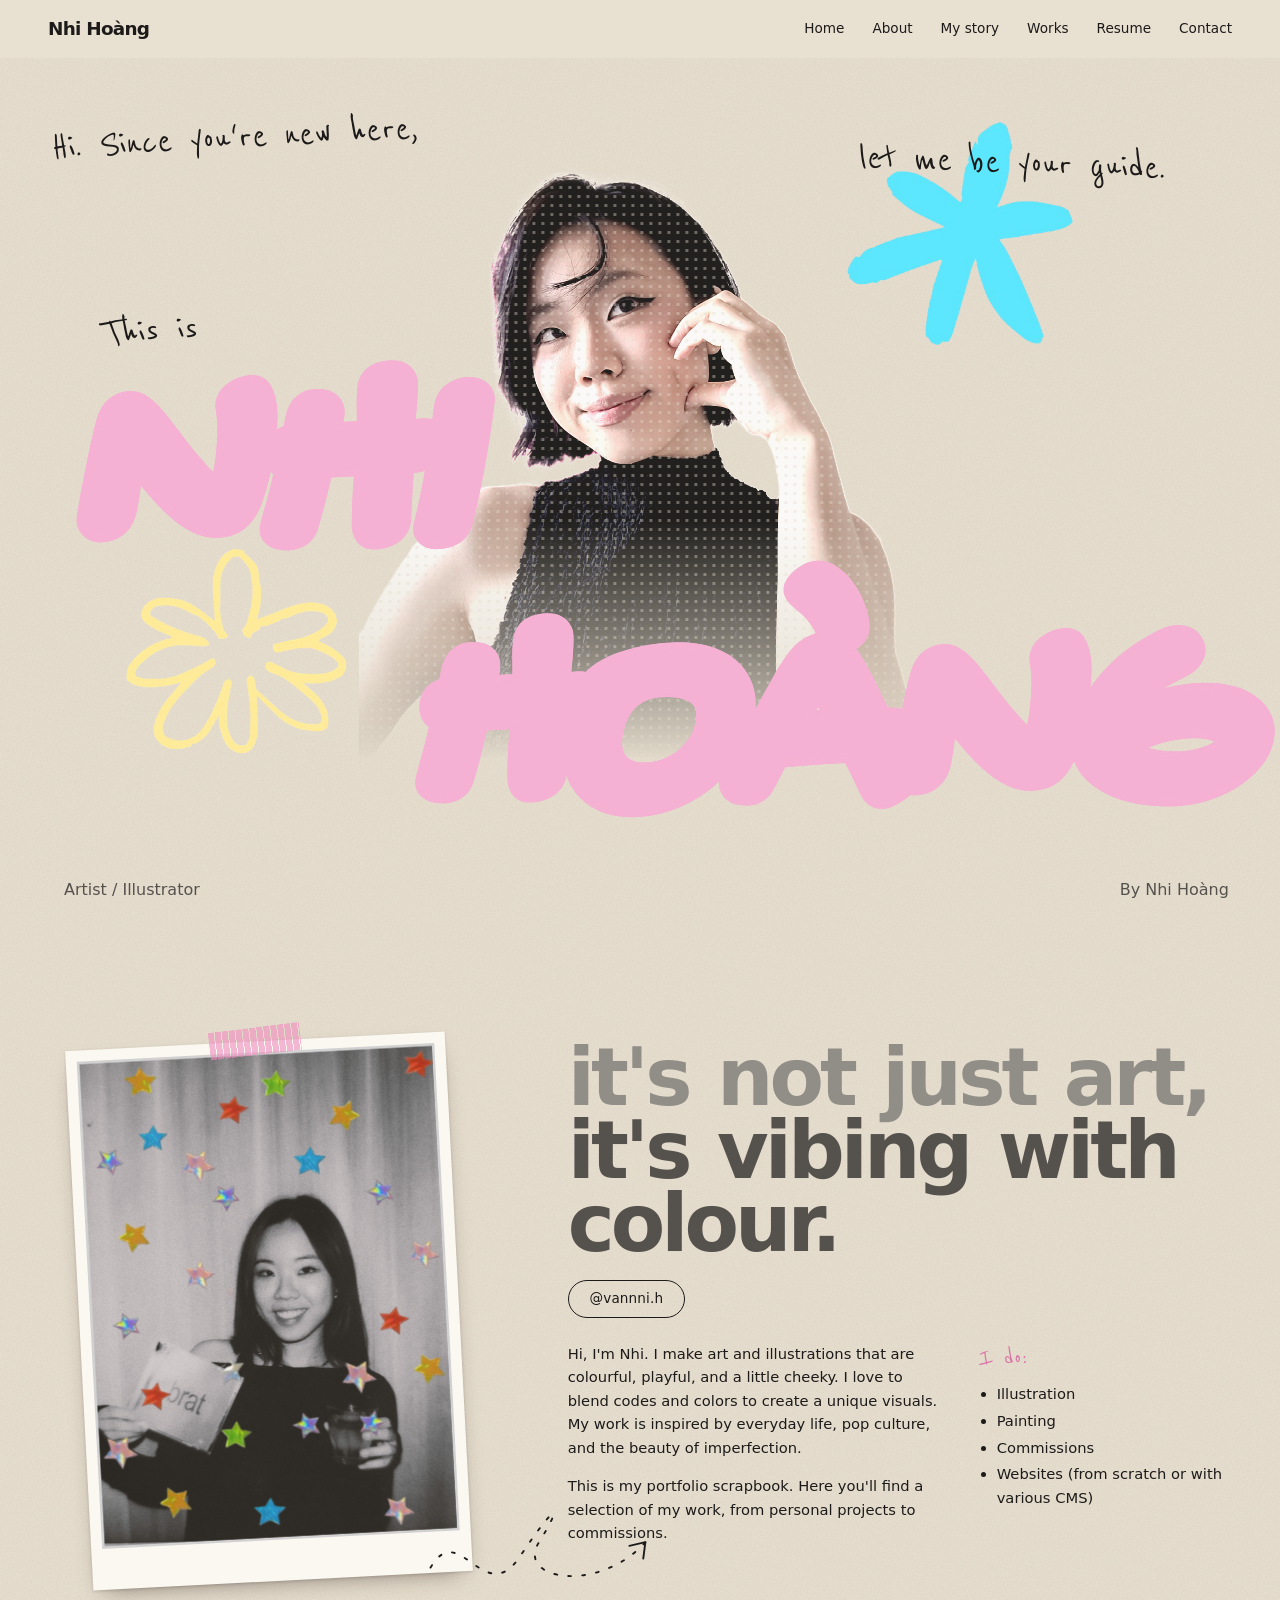
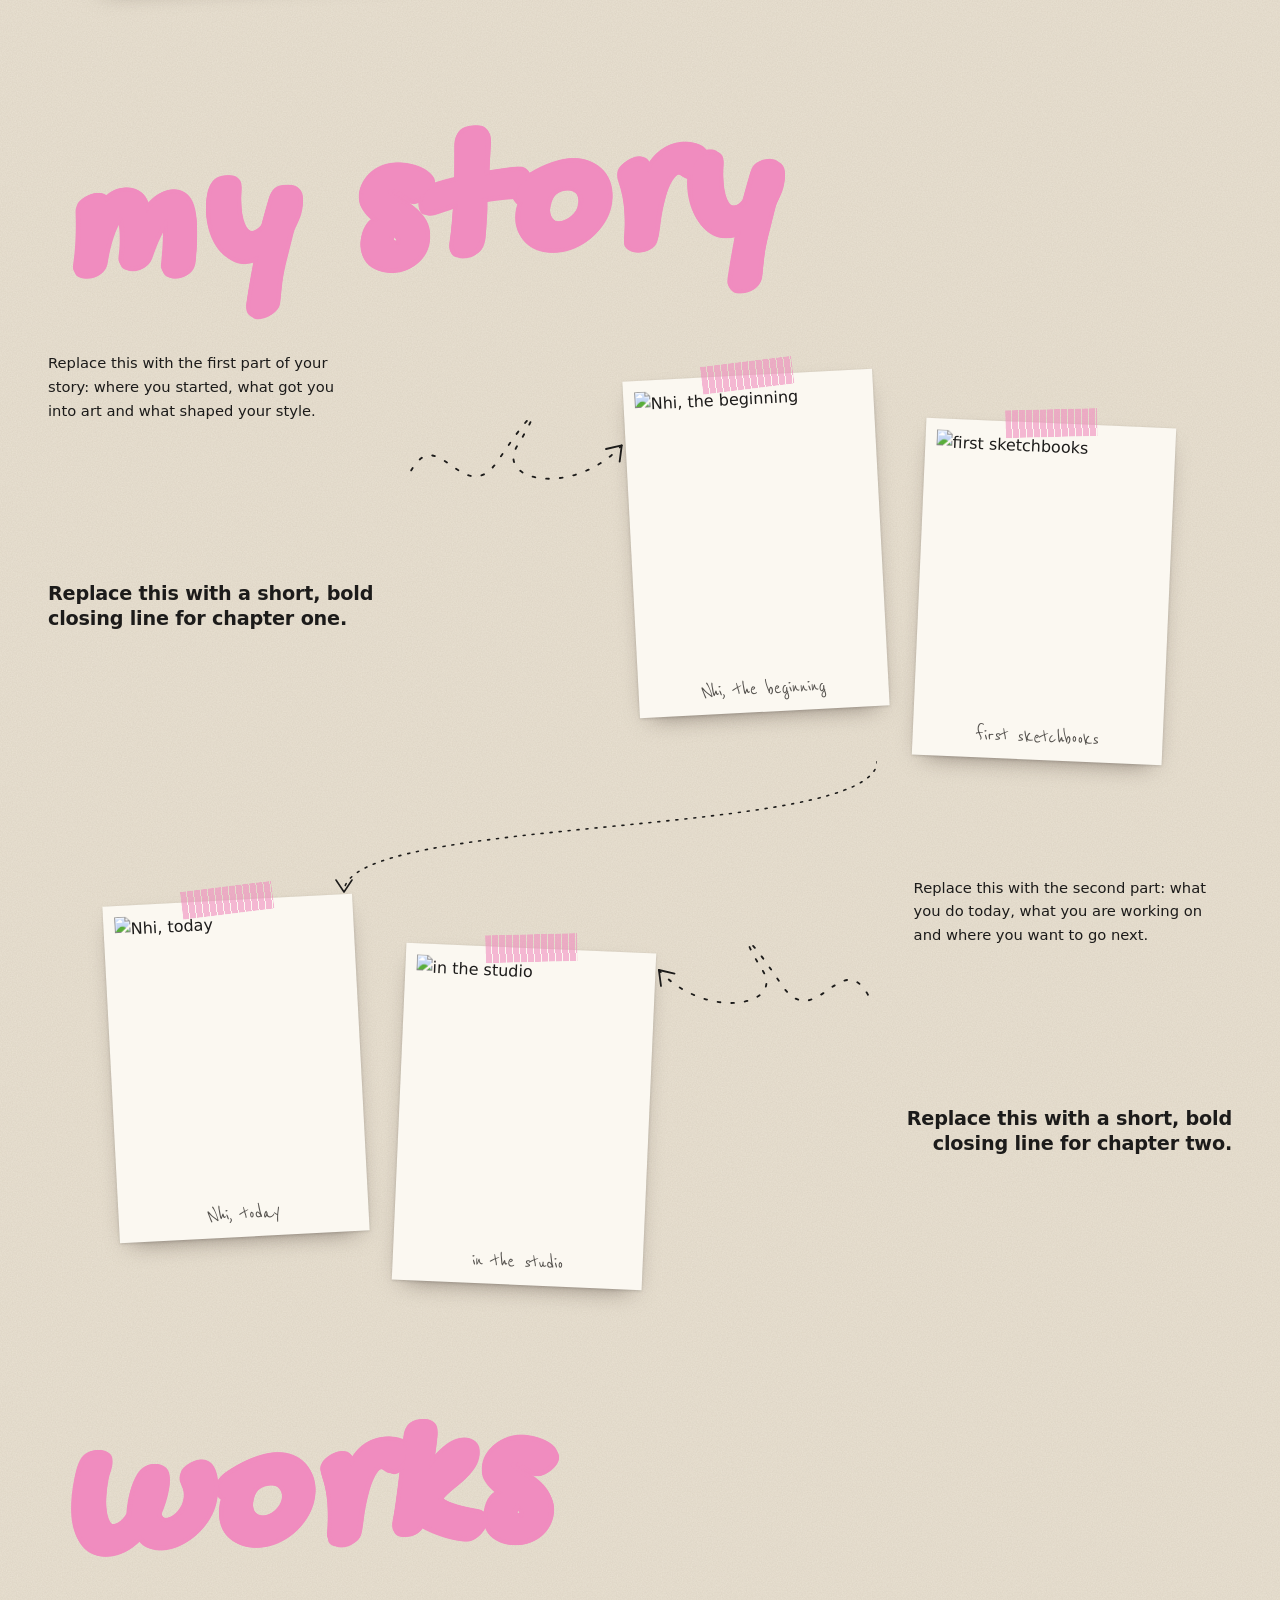
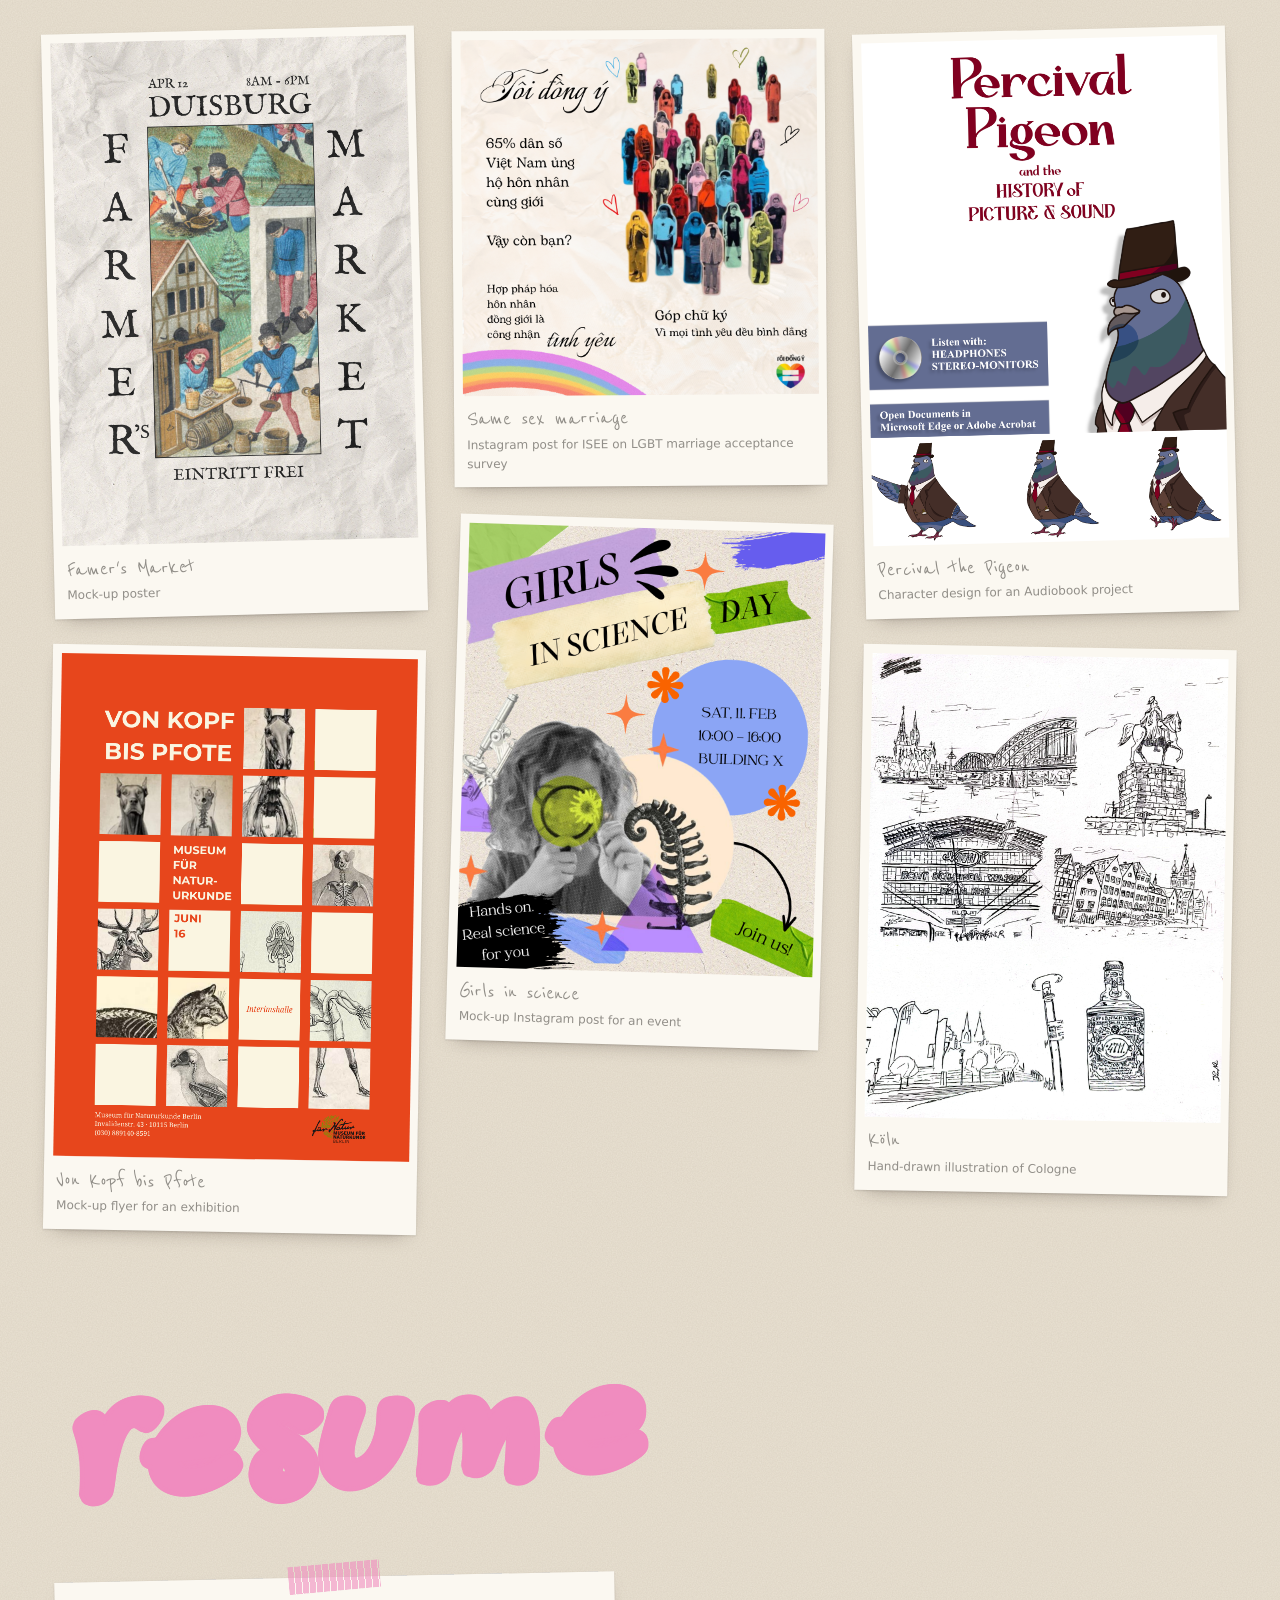
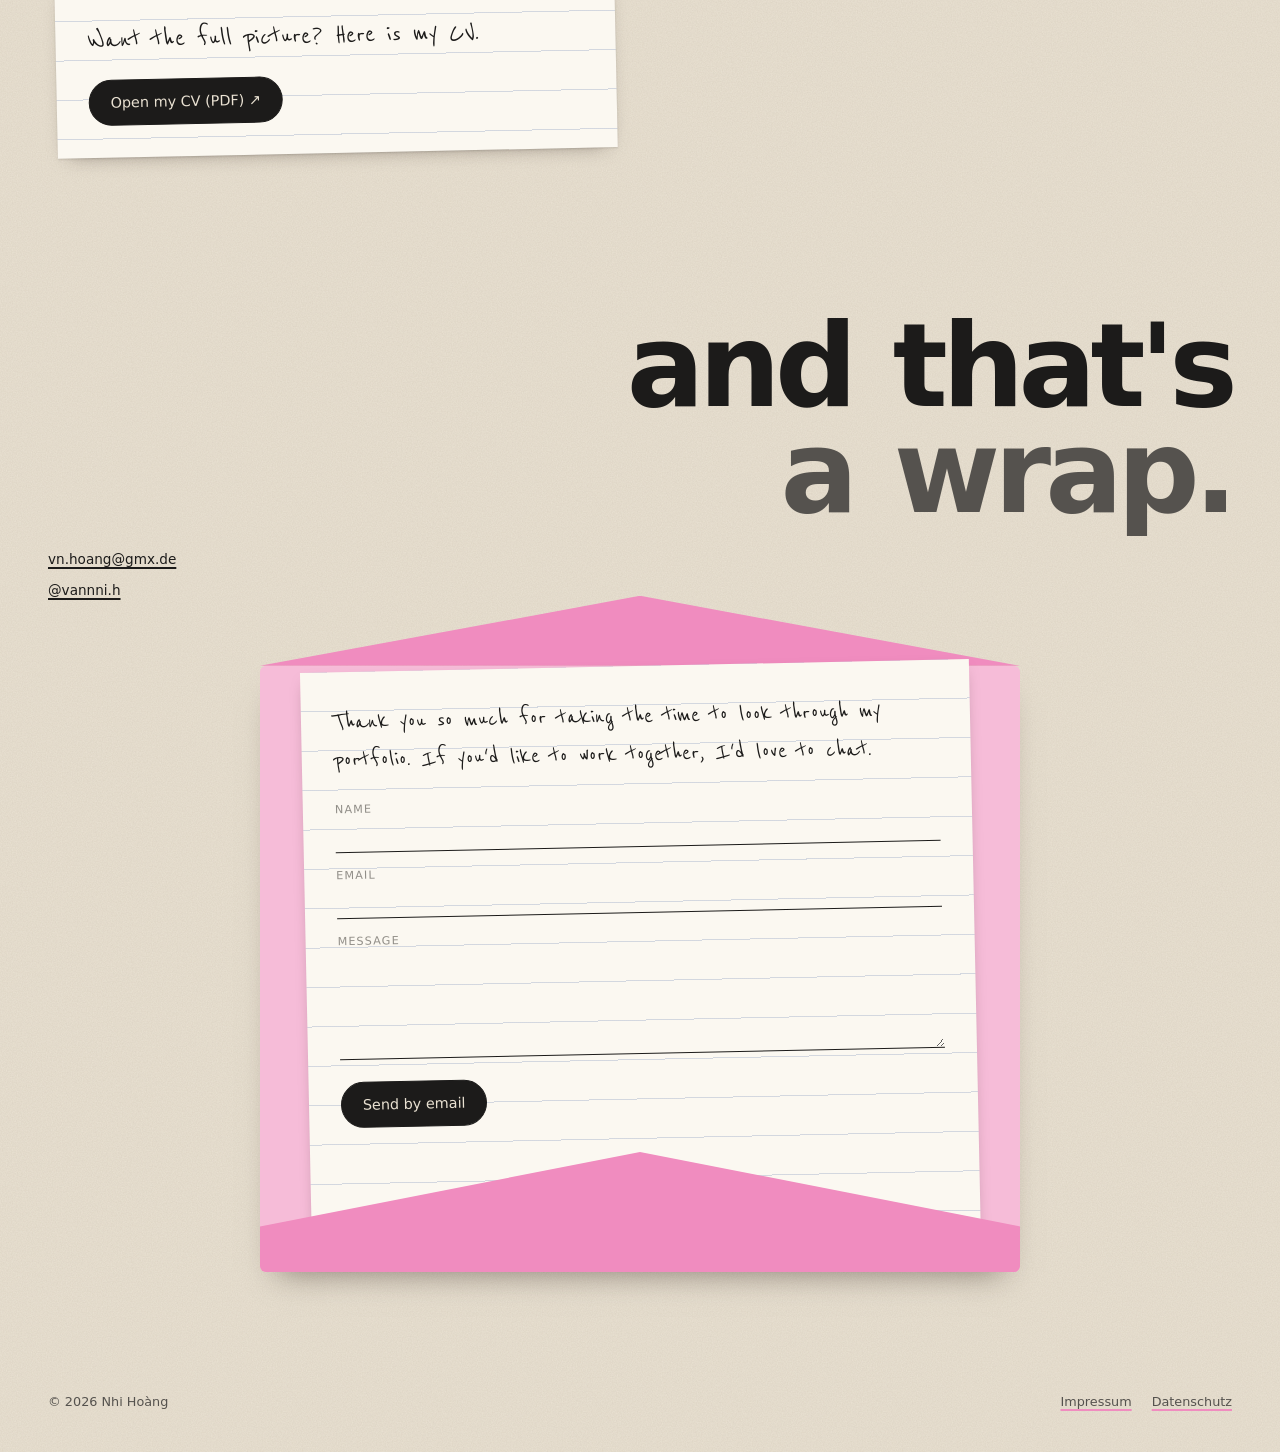
==== commit 0e8a13eb: "animation works" ====
--- a/index.html
+++ b/index.html
@@ -5,7 +5,7 @@
 	<meta name="viewport" content="width=device-width, initial-scale=1">
 	<title>Portfolio</title>
 	<meta name="description" content="Art portfolio">
-	<link rel="stylesheet" href="style.css">
+	<link rel="stylesheet" href="style.css?v=3">
 </head>
 <body class="home">
 <a class="skip-link" href="#main">Skip to content</a>
@@ -69,7 +69,7 @@
 	<button type="button" class="lightbox__nav lightbox__nav--next" aria-label="Next">&#8594;</button>
 </div>
 
-<script src="config.js"></script>
-<script src="script.js"></script>
+<script src="config.js?v=3"></script>
+<script src="script.js?v=3"></script>
 </body>
 </html>
--- a/style.css
+++ b/style.css
@@ -276,15 +276,18 @@
 }
 /* Height is set in cqh so the box hugs the picture (no empty strip beside it). */
 .hero__photo img { display: block; height: 80cqh; width: auto; max-width: 44cqw; object-fit: contain; object-position: bottom; 
--webkit-mask-image: radial-gradient(circle at center, transparent 0 22%, #000 27%);
-mask-image: radial-gradient(circle at center, transparent 0 22%, #000 27%);
--webkit-mask-size: 5px 5px;
-mask-size: 5px 5px;
+/* Halftone dots. Two knobs:
+   - mask-size = spacing between dots (bigger = fewer dots)
+   - the first alpha value = how see-through the dots are (1 = no dots visible, 0 = fully cut out) */
+-webkit-mask-image: radial-gradient(circle at center, rgba(0,0,0,.6) 0 22%, #000 27%);
+mask-image: radial-gradient(circle at center, rgba(0,0,0,.6) 0 22%, #000 27%);
+-webkit-mask-size: 9px 9px;
+mask-size: 9px 9px;
 }
 
 /* Halftone look: greyscale, punchy contrast, paper-coloured dots in the shadows. */
 .halftone { position: relative; isolation: isolate; }
-.halftone img { filter: grayscale(1) contrast(1.4) brightness(1.03); }
+.halftone img { filter: grayscale(0.25) contrast(1.4) brightness(1.03); }
 .halftone::after {
 	content: none;
 }
@@ -461,10 +464,6 @@
 .aligncenter { display: block; margin-left: auto; margin-right: auto; }
 .wp-caption-text, figcaption { font-size: .8rem; color: var(--grey); }
 
-@media (prefers-reduced-motion: reduce) {
-	html { scroll-behavior: auto; }
-	* { transition: none !important; }
-}
 
 /* Lightbox arrows (static site) */
 .lightbox__nav {
@@ -577,4 +576,33 @@
 	box-shadow: 0 8px 20px -12px rgba(40,25,20,.5), 0 1px 2px rgba(0,0,0,.12);
 	transform: rotate(-1.2deg);
 }
-.resume__note { margin: 0 0 1.25rem; font-size: 1.9rem; line-height: 2.4rem; }+.resume__note { margin: 0 0 1.25rem; font-size: 1.9rem; line-height: 2.4rem; }
+
+/* ==========================================================================
+   Motion (plays for everyone, regardless of the visitor's system animation setting)
+   ========================================================================== */
+/* 1. slow float on the sticker-like polaroids. Uses `translate`, so it never fights the tilt (`transform`). */
+@keyframes bob { 0%, 100% { translate: 0 0; } 50% { translate: 0 -9px; } }
+.about__media .polaroid { animation: bob 6s ease-in-out infinite; }
+.story__photo--1 { animation: bob 7s ease-in-out infinite; }
+.story__photo--2 { animation: bob 8s ease-in-out -3s infinite; } /* negative delay = out of step with photo 1 */
+
+/* hero flowers: behind the photo (z 2) and the name (z 4), spinning slowly */
+@keyframes flower-spin { to { transform: rotate(360deg); } }
+.hero__flower { z-index: 1; height: auto; max-width: none; pointer-events: none; animation: flower-spin 24s linear infinite; }
+
+/* 2. polaroids straighten up and the tape wiggles on hover */
+.polaroid { transition: transform .3s ease, box-shadow .3s ease; }
+.polaroid:hover { transform: rotate(0deg) scale(1.04); box-shadow: 0 16px 28px -14px rgba(40,25,20,.6), 0 1px 3px rgba(0,0,0,.15); }
+.polaroid .tape { transition: transform .3s ease; }
+.polaroid:hover .tape { transform: rotate(-9deg); }
+
+/* 3. hero notes appear one after another */
+/* typewriter: every letter starts hidden, script.js reveals them one by one once the page has loaded */
+.hero__note .tw { opacity: 0; }
+.hero__note .tw.on { opacity: 1; }
+
+/* 4. dotted arrows draw themselves in once they scroll into view (script.js adds .anim, .draw and .is-drawn) */
+.anim .draw { clip-path: inset(0 100% 0 0); transition: clip-path 1.5s ease-out; }
+.anim .story__connector.draw { clip-path: inset(0 0 100% 0); transition-duration: 1.8s; } /* this one draws top to bottom */
+.anim .draw.is-drawn { clip-path: inset(-24px); }
